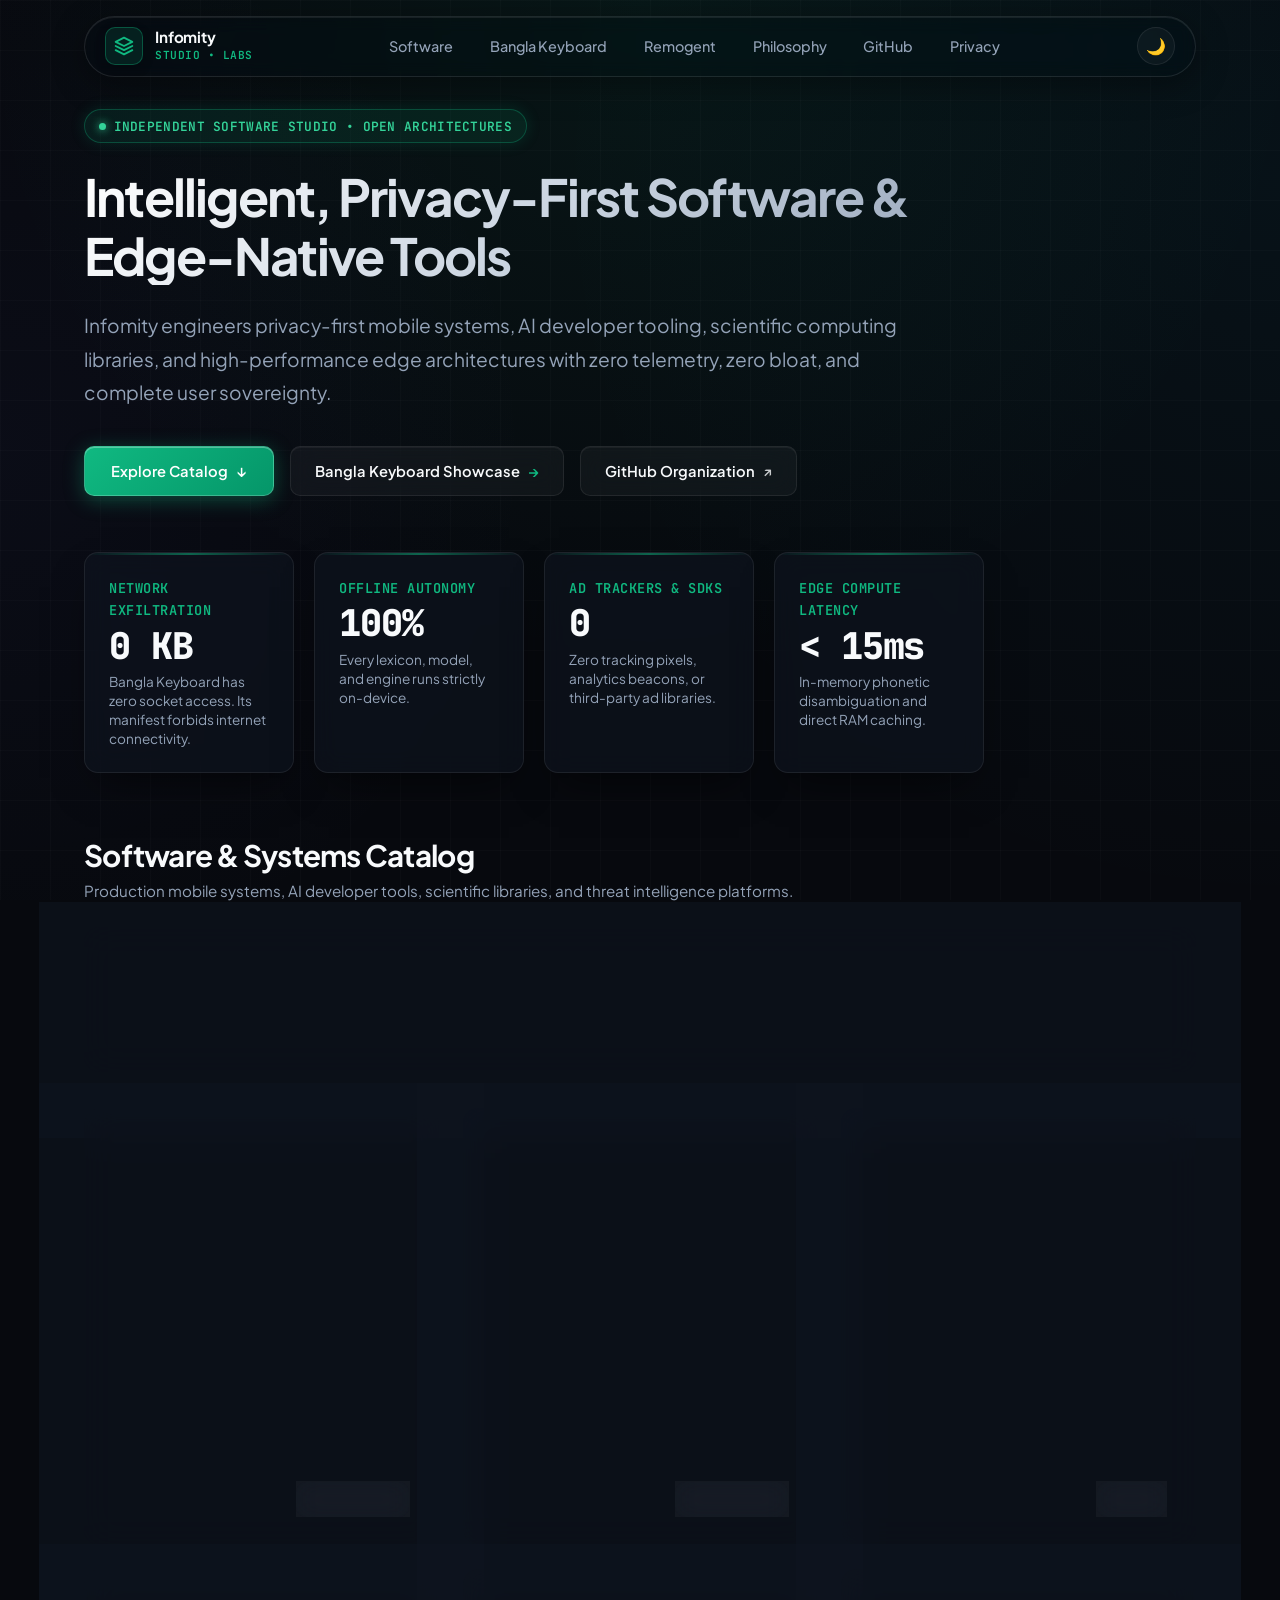
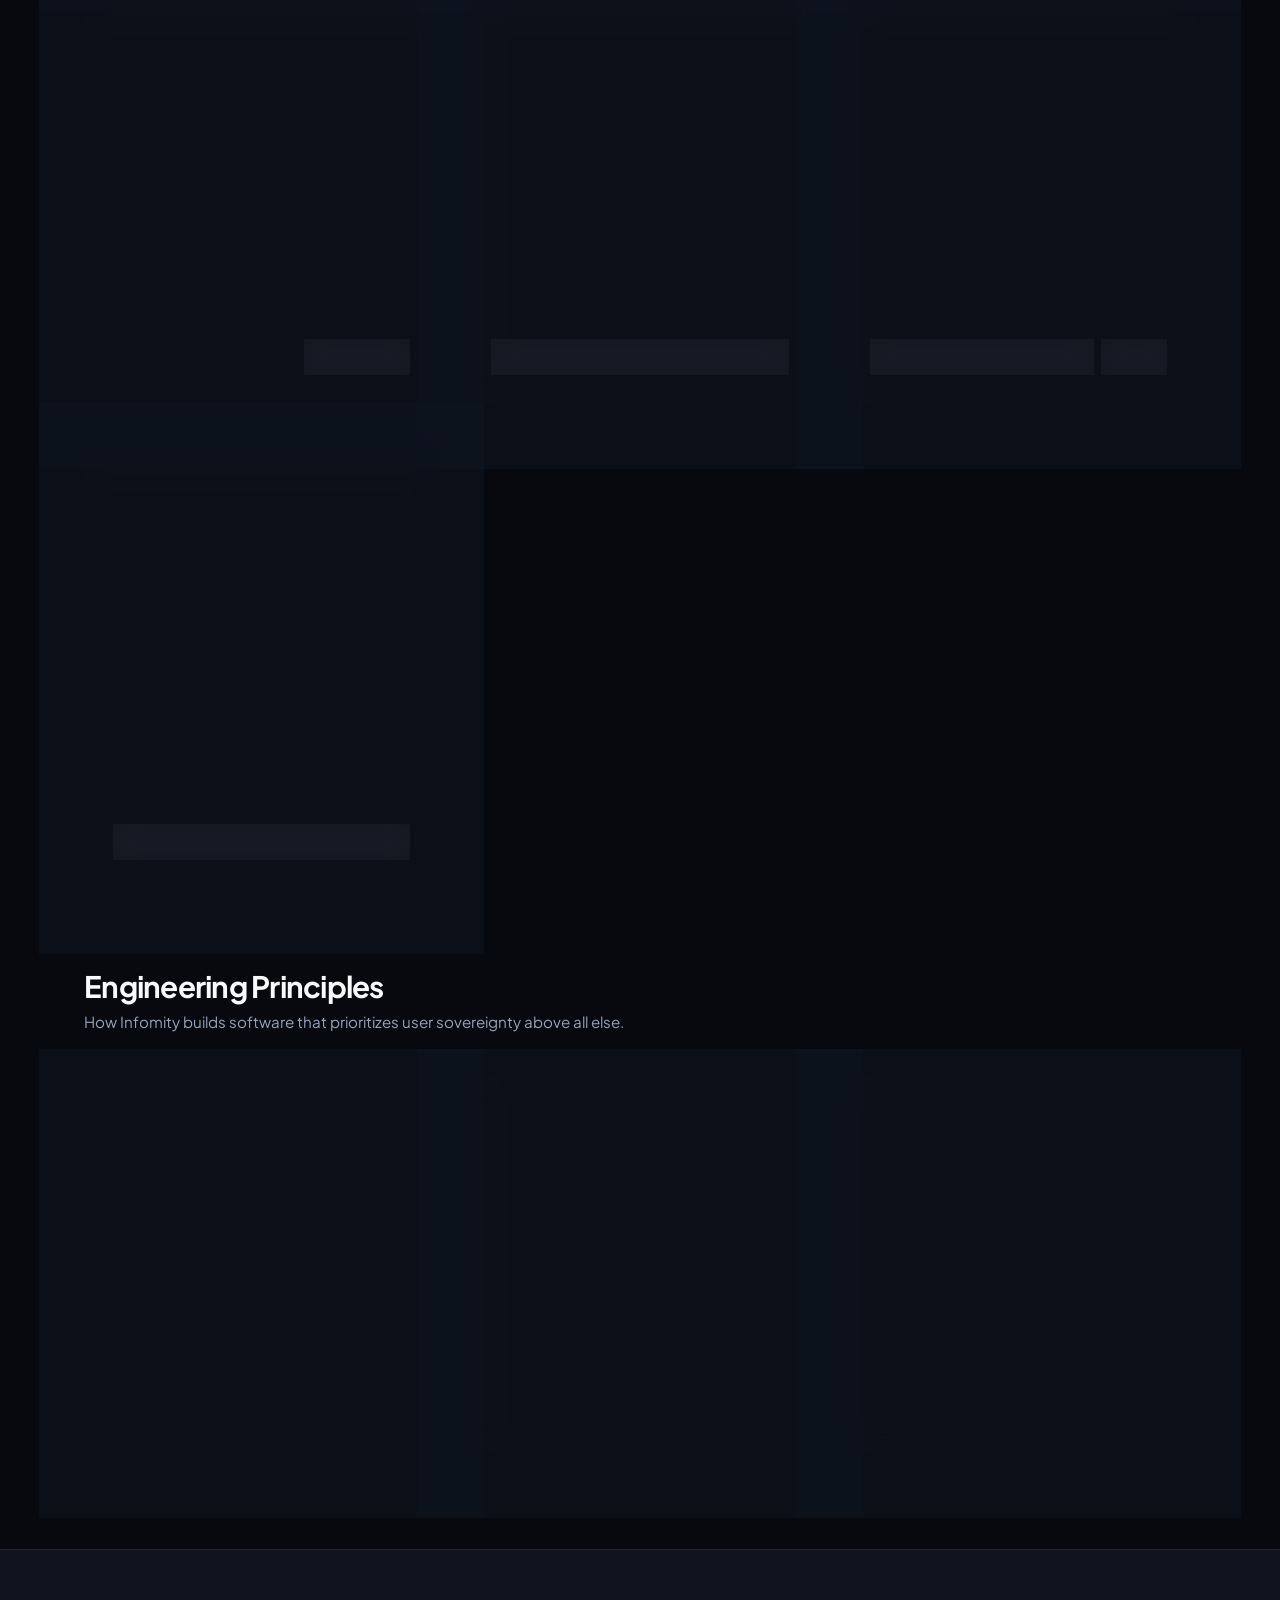
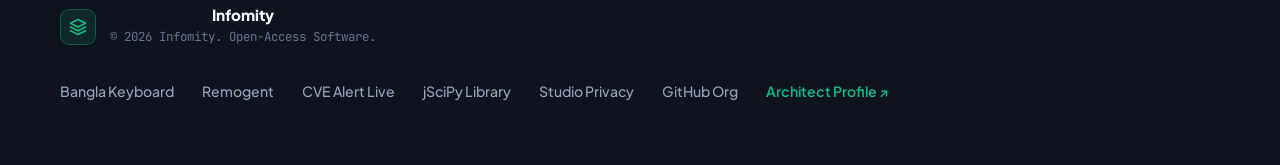
==== index.html @ 65ad8c5b "Remogent: mention Codex CLI alongside Claude Code and Gemini CLI (home card, showcase page, privacy " ====
<!DOCTYPE html>
<html lang="en">
<head>
  <meta charset="UTF-8">
  <meta name="viewport" content="width=device-width, initial-scale=1.0">
  <title>Infomity — Intelligent, Privacy-First Software & Edge Tools</title>
  <meta name="description" content="Infomity is an independent software studio engineering intelligent, privacy-first mobile applications, developer tools, and edge-first software architectures.">
  <meta name="robots" content="index, follow">

  <!-- Open Graph -->
  <meta property="og:title" content="Infomity — Intelligent, Privacy-First Software & Edge Tools">
  <meta property="og:description" content="Engineering edge-first software and mobile applications with zero telemetry, on-device intelligence, and complete user sovereignty.">
  <meta property="og:type" content="website">
  <meta property="og:url" content="https://infomity.github.io/">

  <!-- Google Fonts -->
  <link rel="preconnect" href="https://fonts.googleapis.com">
  <link rel="preconnect" href="https://fonts.gstatic.com" crossorigin>
  <link href="https://fonts.googleapis.com/css2?family=Plus+Jakarta+Sans:wght@300;400;500;600;700;800&family=JetBrains+Mono:wght@400;500;600;700&family=Inter:wght@300;400;500;600;700;800&display=swap" rel="stylesheet">
  
  <link rel="stylesheet" href="./assets/css/style.css">

  <script>
    // Enforce dark obsidian theme by default unless explicitly toggled to light
    (function() {
      const savedTheme = localStorage.getItem('theme');
      if (savedTheme === 'light') {
        document.documentElement.setAttribute('data-theme', 'light');
      } else {
        document.documentElement.removeAttribute('data-theme');
      }
    })();
  </script>
</head>
<body>

  <!-- Floating Capsule Navbar -->
  <header class="navbar-wrapper">
    <div class="navbar-container">
      <a href="./" class="navbar-brand">
        <div class="app-icon" style="width: 38px; height: 38px; border-radius: 10px; background: rgba(16, 185, 129, 0.12); border: 1px solid rgba(16, 185, 129, 0.35); flex-shrink: 0;">
          <svg viewBox="0 0 24 24" fill="none" stroke="currentColor" stroke-width="2.2" stroke-linecap="round" stroke-linejoin="round" style="width: 20px; height: 20px; color: #10b981;">
            <polygon points="12 2 2 7 12 12 22 7 12 2"></polygon>
            <polyline points="2 17 12 22 22 17"></polyline>
            <polyline points="2 12 12 17 22 12"></polyline>
          </svg>
        </div>
        <div class="navbar-brand-text">
          <span class="navbar-name">Infomity</span>
          <span class="navbar-badge">STUDIO &bull; LABS</span>
        </div>
      </a>

      <nav class="navbar-links">
        <a href="#apps" class="nav-link">Software</a>
        <a href="./bangla-keyboard/" class="nav-link">Bangla Keyboard</a>
        <a href="./remogent/" class="nav-link">Remogent</a>
        <a href="#philosophy" class="nav-link">Philosophy</a>
        <a href="https://github.com/infomity" target="_blank" rel="noopener noreferrer" class="nav-link">GitHub</a>
        <a href="./privacy/" class="nav-link">Privacy</a>
      </nav>

      <div class="navbar-actions">
        <button id="themeToggle" class="theme-toggle-btn" aria-label="Toggle theme">
          <span id="themeIcon">🌙</span>
        </button>
        <button class="mobile-menu-btn" id="mobileMenuBtn" aria-label="Toggle navigation menu" aria-expanded="false" onclick="toggleMobileMenu()">
          <span class="hamburger-line"></span>
          <span class="hamburger-line"></span>
          <span class="hamburger-line"></span>
        </button>
      </div>
    </div>
  </header>

  <main class="container">

    <!-- Executive Studio Hero -->
    <section style="margin-top: 1.5rem; margin-bottom: 4rem;">
      <div style="max-width: 900px;">
        
        <!-- Status Pill -->
        <div style="margin-bottom: 1.5rem;">
          <div class="status-pill">
            <span class="status-dot"></span>
            <span>INDEPENDENT SOFTWARE STUDIO &bull; OPEN ARCHITECTURES</span>
          </div>
        </div>

        <!-- Headline -->
        <h1 class="gradient-text" style="font-size: 3.2rem; line-height: 1.15; margin-bottom: 1.5rem; letter-spacing: -0.035em;">
          Intelligent, Privacy-First Software &amp; Edge-Native Tools
        </h1>

        <!-- Lead Description -->
        <p style="font-size: 1.2rem; color: var(--text-secondary); line-height: 1.75; margin-bottom: 2.25rem; max-width: 820px;">
          Infomity engineers privacy-first mobile systems, AI developer tooling, scientific computing libraries, and high-performance edge architectures with zero telemetry, zero bloat, and complete user sovereignty.
        </p>

        <!-- Hero CTAs -->
        <div style="display: flex; align-items: center; flex-wrap: wrap; gap: 1rem; margin-bottom: 3.5rem;">
          <a href="#apps" class="btn-glow">
            <span>Explore Catalog</span>
            <span>&darr;</span>
          </a>
          <a href="./bangla-keyboard/" class="btn-glass">
            <span>Bangla Keyboard Showcase</span>
            <span style="color: var(--accent-color);">&rarr;</span>
          </a>
          <a href="https://github.com/infomity" target="_blank" rel="noopener noreferrer" class="btn-glass">
            <span>GitHub Organization</span>
            <span style="font-size: 0.85rem; opacity: 0.8;">&#8599;</span>
          </a>
        </div>

        <!-- Telemetry Metrics Strip -->
        <div class="metrics-strip">
          <div class="metric-card">
            <div class="metric-label">Network Exfiltration</div>
            <div class="metric-value">0 KB</div>
            <p class="metric-desc">Bangla Keyboard has zero socket access. Its manifest forbids internet connectivity.</p>
          </div>
          <div class="metric-card">
            <div class="metric-label">Offline Autonomy</div>
            <div class="metric-value">100%</div>
            <p class="metric-desc">Every lexicon, model, and engine runs strictly on-device.</p>
          </div>
          <div class="metric-card">
            <div class="metric-label">Ad Trackers &amp; SDKs</div>
            <div class="metric-value">0</div>
            <p class="metric-desc">Zero tracking pixels, analytics beacons, or third-party ad libraries.</p>
          </div>
          <div class="metric-card">
            <div class="metric-label">Edge Compute Latency</div>
            <div class="metric-value">&lt; 15ms</div>
            <p class="metric-desc">In-memory phonetic disambiguation and direct RAM caching.</p>
          </div>
        </div>

      </div>
    </section>

    <!-- Studio Software Catalog -->
    <section id="apps" style="margin-bottom: 5rem;">
      <div style="display: flex; align-items: baseline; justify-content: space-between; flex-wrap: wrap; gap: 1rem; margin-bottom: 1.5rem;">
        <div>
          <h2 style="margin: 0 0 0.25rem 0;">Software &amp; Systems Catalog</h2>
          <p style="margin: 0; color: var(--text-secondary); font-size: 0.95rem;">
            Production mobile systems, AI developer tools, scientific libraries, and threat intelligence platforms.
          </p>
        </div>
      </div>

      <!-- Search & Filter Controls -->
      <div class="card" style="margin-bottom: 2.25rem; padding: 1.25rem 1.5rem;">
        <input type="text" id="catalogSearchInput" class="catalog-search-bar" placeholder="Search systems, tools, libraries, or tech stacks (e.g. Kotlin, Python, DSP, Cloudflare, Node)..." aria-label="Search software catalog">

        <div class="filter-tabs" style="margin: 0;">
          <button class="filter-btn active" data-category="all">All Systems (7)</button>
          <button class="filter-btn" data-category="devtools">Developer Tools &amp; AI (4)</button>
          <button class="filter-btn" data-category="cloud">Cloud &amp; Security (1)</button>
          <button class="filter-btn" data-category="dsp">Scientific &amp; DSP (1)</button>
          <button class="filter-btn" data-category="mobile">Mobile Systems (1)</button>
        </div>
      </div>

      <div class="app-grid" id="catalogGrid">

        <!-- Project 1: Bangla Keyboard -->
        <article class="app-card" data-category="mobile" data-keywords="android kotlin ime bangla bengali keyboard phonetic offline dictionary suggestions privacy zero permissions input">
          <div class="app-top-meta">
            <span class="app-category">ANDROID KEYBOARD</span>
            <span class="badge-status badge-status-release">
              <span class="status-dot"></span>
              STABLE v1.0
            </span>
          </div>

          <div class="app-header-block">
            <div class="app-icon" style="background: rgba(16, 185, 129, 0.12); border-color: rgba(16, 185, 129, 0.35); color: #10b981;">
              <svg viewBox="0 0 24 24" fill="none" stroke="currentColor" stroke-width="2" stroke-linecap="round" stroke-linejoin="round">
                <rect x="2" y="4" width="20" height="16" rx="2" ry="2"></rect>
                <line x1="6" y1="8" x2="6.01" y2="8"></line>
                <line x1="10" y1="8" x2="10.01" y2="8"></line>
                <line x1="14" y1="8" x2="14.01" y2="8"></line>
                <line x1="18" y1="8" x2="18.01" y2="8"></line>
                <line x1="8" y1="12" x2="8.01" y2="12"></line>
                <line x1="12" y1="12" x2="12.01" y2="12"></line>
                <line x1="16" y1="12" x2="16.01" y2="12"></line>
                <line x1="7" y1="16" x2="17" y2="16"></line>
              </svg>
            </div>
            <div class="app-title-area">
              <h3>Bangla Keyboard</h3>
              <span class="app-subtitle">com.infomity.banglakeyboard</span>
            </div>
          </div>

          <p class="app-description">
            Offline Bengali phonetic keyboard for Android. Type with English letters, get on-device suggestions, and keep zero network permissions.
          </p>

          <div class="tech-tags">
            <span class="tech-tag">Android</span>
            <span class="tech-tag">Kotlin</span>
            <span class="tech-tag">Offline AI</span>
            <span class="tech-tag">Zero Permissions</span>
            <span class="tech-tag">IME</span>
          </div>

          <div class="app-actions">
            <a href="./bangla-keyboard/" class="btn-glow btn-sm" style="flex: 1;">
              Explore Showcase &rarr;
            </a>
            <a href="./bangla-keyboard/privacy/" class="btn-glass btn-sm">
              Privacy Policy
            </a>
          </div>
        </article>

        <!-- Project 1b: Remogent -->
        <article class="app-card" data-category="devtools" data-keywords="android kotlin jetpack compose remote claude code gemini cli codex cli agent approvals tailscale pinned tls websocket node terminal phone remogent">
          <div class="app-top-meta">
            <span class="app-category">REMOTE AI AGENT CLIENT</span>
            <span class="badge-status badge-status-beta">
              <span class="status-dot"></span>
              BETA
            </span>
          </div>

          <div class="app-header-block">
            <div class="app-icon" style="background: rgba(16, 185, 129, 0.12); border-color: rgba(16, 185, 129, 0.35); color: #10b981;">
              <svg viewBox="0 0 24 24" fill="none" stroke="currentColor" stroke-width="2" stroke-linecap="round" stroke-linejoin="round">
                <rect x="5" y="2" width="14" height="20" rx="2" ry="2"></rect>
                <polyline points="9 9 12 11.5 9 14"></polyline>
                <line x1="13" y1="15" x2="16" y2="15"></line>
              </svg>
            </div>
            <div class="app-title-area">
              <h3>Remogent</h3>
              <span class="app-subtitle">github.com/infomity/Remogent</span>
            </div>
          </div>

          <p class="app-description">
            Drive Claude Code, Gemini CLI and Codex CLI from your Android phone. Approve edits and commands over a direct pinned-TLS link to your own PC, with no relay.
          </p>

          <div class="tech-tags">
            <span class="tech-tag">Android</span>
            <span class="tech-tag">Kotlin</span>
            <span class="tech-tag">Jetpack Compose</span>
            <span class="tech-tag">Node.js</span>
            <span class="tech-tag">Pinned TLS</span>
            <span class="tech-tag">Tailscale</span>
          </div>

          <div class="app-actions">
            <a href="./remogent/" class="btn-glow btn-sm" style="flex: 1;">
              Explore Showcase &rarr;
            </a>
            <a href="./remogent/privacy/" class="btn-glass btn-sm">
              Privacy Policy
            </a>
          </div>
        </article>

        <!-- Project 2: jscipy -->
        <article class="app-card" data-category="dsp" data-keywords="java android dsp signal processing scipy fft filters butterworth chebyshev bessel psd stft scientific math numerical integration">
          <div class="app-top-meta">
            <span class="app-category">SIGNAL PROCESSING</span>
            <span class="badge-status badge-status-release">
              <span class="status-dot"></span>
              ⭐ 26 STARS &bull; FLAGSHIP
            </span>
          </div>

          <div class="app-header-block">
            <div class="app-icon" style="background: rgba(16, 185, 129, 0.12); border-color: rgba(16, 185, 129, 0.35); color: #10b981;">
              <svg viewBox="0 0 24 24" fill="none" stroke="currentColor" stroke-width="2" stroke-linecap="round" stroke-linejoin="round">
                <polyline points="22 12 18 12 15 21 9 3 6 12 2 12"></polyline>
              </svg>
            </div>
            <div class="app-title-area">
              <h3>jscipy</h3>
              <span class="app-subtitle">github.com/infomity/jscipy</span>
            </div>
          </div>

          <p class="app-description">
            Java signal processing and scientific computing library inspired by SciPy: filters, FFT, PSD, STFT and Runge-Kutta integration for JVM and Android.
          </p>

          <div class="tech-tags">
            <span class="tech-tag">Java</span>
            <span class="tech-tag">DSP</span>
            <span class="tech-tag">FFT</span>
            <span class="tech-tag">Filter Design</span>
            <span class="tech-tag">Android</span>
            <span class="tech-tag">SciPy-like</span>
          </div>

          <div class="app-actions">
            <a href="https://github.com/infomity/jscipy" target="_blank" rel="noopener noreferrer" class="btn-glow btn-sm" style="flex: 1;">
              View Repository &#8599;
            </a>
            <a href="https://hissain.github.io/jscipy/" target="_blank" rel="noopener noreferrer" class="btn-glass btn-sm">
              Docs &#8599;
            </a>
          </div>
        </article>

        <!-- Project 3: cvealerts -->
        <article class="app-card" data-category="cloud" data-keywords="cve security vulnerability cloudflare workers d1 email alerts epss cisa kev threat intelligence brevo javascript turnstile">
          <div class="app-top-meta">
            <span class="app-category">THREAT INTELLIGENCE</span>
            <span class="badge-status badge-status-live">
              <span class="status-dot"></span>
              LIVE PLATFORM
            </span>
          </div>

          <div class="app-header-block">
            <div class="app-icon" style="background: rgba(6, 182, 212, 0.12); border-color: rgba(6, 182, 212, 0.35); color: #06b6d4;">
              <svg viewBox="0 0 24 24" fill="none" stroke="currentColor" stroke-width="2" stroke-linecap="round" stroke-linejoin="round">
                <path d="M12 22s8-4 8-10V5l-8-3-8 3v7c0 6 8 10 8 10z"></path>
              </svg>
            </div>
            <div class="app-title-area">
              <h3>cvealerts</h3>
              <span class="app-subtitle">cvealerts.infomity.workers.dev</span>
            </div>
          </div>

          <p class="app-description">
            Free CVE intelligence platform. Filter new CVEs by CVSS, CISA KEV and EPSS, with daily email digests on Cloudflare Workers and D1.
          </p>

          <div class="tech-tags">
            <span class="tech-tag">Cloudflare Workers</span>
            <span class="tech-tag">D1 SQL</span>
            <span class="tech-tag">NVD API</span>
            <span class="tech-tag">CISA KEV</span>
            <span class="tech-tag">EPSS</span>
            <span class="tech-tag">Turnstile</span>
          </div>

          <div class="app-actions">
            <a href="https://cvealerts.infomity.workers.dev" target="_blank" rel="noopener noreferrer" class="btn-glow btn-sm" style="flex: 1;">
              Launch Live App &#8599;
            </a>
            <a href="https://github.com/infomity/cvealerts" target="_blank" rel="noopener noreferrer" class="btn-glass btn-sm">
              Repository &#8599;
            </a>
          </div>
        </article>

        <!-- Project 4: FreeModelsForClaude -->
        <article class="app-card" data-category="devtools" data-keywords="nodejs proxy claude cli code cline openrouter ai swe failover free router token zero dependencies local supervisor">
          <div class="app-top-meta">
            <span class="app-category">AI DEVELOPER TOOLING</span>
            <span class="badge-status badge-status-source">
              OPEN SOURCE
            </span>
          </div>

          <div class="app-header-block">
            <div class="app-icon" style="background: rgba(99, 102, 241, 0.12); border-color: rgba(99, 102, 241, 0.35); color: #6366f1;">
              <svg viewBox="0 0 24 24" fill="none" stroke="currentColor" stroke-width="2" stroke-linecap="round" stroke-linejoin="round">
                <rect x="2" y="2" width="20" height="8" rx="2" ry="2"></rect>
                <rect x="2" y="14" width="20" height="8" rx="2" ry="2"></rect>
                <line x1="6" y1="6" x2="6.01" y2="6"></line>
                <line x1="6" y1="18" x2="6.01" y2="18"></line>
              </svg>
            </div>
            <div class="app-title-area">
              <h3>FreeModelsForClaude</h3>
              <span class="app-subtitle">github.com/infomity/FreeModelsForClaude</span>
            </div>
          </div>

          <p class="app-description">
            Zero-dependency Node.js proxy that routes Cline and Claude CLI requests to OpenRouter free models with automatic failover across 10+ models.
          </p>

          <div class="tech-tags">
            <span class="tech-tag">Node.js</span>
            <span class="tech-tag">Claude Code</span>
            <span class="tech-tag">Cline</span>
            <span class="tech-tag">OpenRouter</span>
            <span class="tech-tag">SWE-Bench</span>
            <span class="tech-tag">Zero-Deps</span>
          </div>

          <div class="app-actions">
            <a href="https://github.com/infomity/FreeModelsForClaude" target="_blank" rel="noopener noreferrer" class="btn-glass btn-sm" style="flex: 1;">
              View Repository &#8599;
            </a>
          </div>
        </article>

        <!-- Project 5: gtalk -->
        <article class="app-card" data-category="devtools" data-keywords="python pypi cli gtalk google ai mode terminal zero token headless chrome selenium beautifulsoup command line">
          <div class="app-top-meta">
            <span class="app-category">TERMINAL AI ASSISTANT</span>
            <span class="badge-status badge-status-release">
              PyPI PACKAGE
            </span>
          </div>

          <div class="app-header-block">
            <div class="app-icon" style="background: rgba(16, 185, 129, 0.12); border-color: rgba(16, 185, 129, 0.35); color: #10b981;">
              <svg viewBox="0 0 24 24" fill="none" stroke="currentColor" stroke-width="2" stroke-linecap="round" stroke-linejoin="round">
                <polyline points="4 17 10 11 4 5"></polyline>
                <line x1="12" y1="19" x2="20" y2="19"></line>
              </svg>
            </div>
            <div class="app-title-area">
              <h3>gtalk</h3>
              <span class="app-subtitle">pip install gtalk</span>
            </div>
          </div>

          <p class="app-description">
            Command-line client for Google's AI Mode with zero API tokens. Reuses a headless browser session and supports interactive and single-shot queries.
          </p>

          <div class="tech-tags">
            <span class="tech-tag">Python</span>
            <span class="tech-tag">PyPI</span>
            <span class="tech-tag">CLI</span>
            <span class="tech-tag">Google AI Mode</span>
            <span class="tech-tag">Terminal</span>
            <span class="tech-tag">Zero-Token</span>
          </div>

          <div class="app-actions">
            <a href="https://github.com/infomity/gtalk" target="_blank" rel="noopener noreferrer" class="btn-glass btn-sm" style="flex: 1;">
              View Repository &#8599;
            </a>
            <a href="https://pypi.org/project/gtalk/" target="_blank" rel="noopener noreferrer" class="btn-glass btn-sm">
              PyPI &#8599;
            </a>
          </div>
        </article>

        <!-- Project 6: InspectorAI -->
        <article class="app-card" data-category="devtools" data-keywords="chrome extension javascript web data extraction dom ai groq gemini claude sidepanel manifest v3 side panel visual picker">
          <div class="app-top-meta">
            <span class="app-category">BROWSER EXTENSION</span>
            <span class="badge-status badge-status-beta">
              EXTENSION v1.0
            </span>
          </div>

          <div class="app-header-block">
            <div class="app-icon" style="background: rgba(6, 182, 212, 0.12); border-color: rgba(6, 182, 212, 0.35); color: #06b6d4;">
              <svg viewBox="0 0 24 24" fill="none" stroke="currentColor" stroke-width="2" stroke-linecap="round" stroke-linejoin="round">
                <circle cx="12" cy="12" r="10"></circle>
                <line x1="22" y1="12" x2="18" y2="12"></line>
                <line x1="6" y1="12" x2="2" y2="12"></line>
                <line x1="12" y1="6" x2="12" y2="2"></line>
                <line x1="12" y1="22" x2="12" y2="18"></line>
              </svg>
            </div>
            <div class="app-title-area">
              <h3>InspectorAI</h3>
              <span class="app-subtitle">github.com/infomity/InspectorAI</span>
            </div>
          </div>

          <p class="app-description">
            Chrome extension for web data extraction. Pick any DOM element, prune noise to save tokens, and analyze it with AI in Chrome's side panel.
          </p>

          <div class="tech-tags">
            <span class="tech-tag">Chrome Extension</span>
            <span class="tech-tag">JavaScript</span>
            <span class="tech-tag">Side Panel</span>
            <span class="tech-tag">DOM Parser</span>
            <span class="tech-tag">Gemini / Claude</span>
            <span class="tech-tag">Manifest V3</span>
          </div>

          <div class="app-actions">
            <a href="https://github.com/infomity/InspectorAI" target="_blank" rel="noopener noreferrer" class="btn-glass btn-sm" style="flex: 1;">
              View Repository &#8599;
            </a>
          </div>
        </article>

      </div>

      <!-- Empty state message for searches -->
      <p id="noCatalogMessage" style="text-align: center; color: var(--text-secondary); display: none; margin: 3rem 0; font-size: 1.05rem;">
        No systems or tools found matching your search. Try another query or select "All Systems".
      </p>
    </section>

    <!-- Studio Philosophy Bento Grid -->
    <section id="philosophy" style="margin-top: 5rem; margin-bottom: 4rem;">
      <div style="margin-bottom: 2rem;">
        <h2 style="margin: 0 0 0.25rem 0;">Engineering Principles</h2>
        <p style="margin: 0; color: var(--text-secondary); font-size: 0.95rem;">
          How Infomity builds software that prioritizes user sovereignty above all else.
        </p>
      </div>

      <div class="bento-grid">

        <div class="card bento-col-4">
          <div style="background: rgba(16, 185, 129, 0.1); color: #10b981; border: 1px solid rgba(16, 185, 129, 0.3); width: 44px; height: 44px; border-radius: 12px; display: flex; align-items: center; justify-content: center; margin-bottom: 1.25rem;">
            <svg viewBox="0 0 24 24" fill="none" stroke="currentColor" stroke-width="2" stroke-linecap="round" stroke-linejoin="round" style="width: 22px; height: 22px;">
              <path d="M12 22s8-4 8-10V5l-8-3-8 3v7c0 6 8 10 8 10z"></path>
            </svg>
          </div>
          <h3 style="font-size: 1.2rem; margin: 0 0 0.6rem 0; color: var(--text-color);">Zero-Telemetry by Design</h3>
          <p style="color: var(--text-secondary); font-size: 0.92rem; line-height: 1.6; margin: 0;">
            Bangla Keyboard omits the <code>android.permission.INTERNET</code> declaration entirely. Data cannot leave the device because the OS kernel itself forbids socket creation. Where a tool needs a network, as Remogent does to reach your own PC, it uses a direct, pinned-TLS connection with no cloud relay.
          </p>
        </div>

        <div class="card bento-col-4">
          <div style="background: rgba(6, 182, 212, 0.1); color: #06b6d4; border: 1px solid rgba(6, 182, 212, 0.3); width: 44px; height: 44px; border-radius: 12px; display: flex; align-items: center; justify-content: center; margin-bottom: 1.25rem;">
            <svg viewBox="0 0 24 24" fill="none" stroke="currentColor" stroke-width="2" stroke-linecap="round" stroke-linejoin="round" style="width: 22px; height: 22px;">
              <polygon points="13 2 3 14 12 14 11 22 21 10 12 10 13 2"></polygon>
            </svg>
          </div>
          <h3 style="font-size: 1.2rem; margin: 0 0 0.6rem 0; color: var(--text-color);">Sub-15ms Edge Execution</h3>
          <p style="color: var(--text-secondary); font-size: 0.92rem; line-height: 1.6; margin: 0;">
            We favor algorithmic compression and on-device data structures over remote cloud APIs. High-frequency n-grams and phonetic parsing execute directly in hardware memory for instantaneous response.
          </p>
        </div>

        <div class="card bento-col-4">
          <div style="background: rgba(99, 102, 241, 0.1); color: #6366f1; border: 1px solid rgba(99, 102, 241, 0.3); width: 44px; height: 44px; border-radius: 12px; display: flex; align-items: center; justify-content: center; margin-bottom: 1.25rem;">
            <svg viewBox="0 0 24 24" fill="none" stroke="currentColor" stroke-width="2" stroke-linecap="round" stroke-linejoin="round" style="width: 22px; height: 22px;">
              <polyline points="16 18 22 12 16 6"></polyline>
              <polyline points="8 6 2 12 8 18"></polyline>
            </svg>
          </div>
          <h3 style="font-size: 1.2rem; margin: 0 0 0.6rem 0; color: var(--text-color);">Radical Software Clarity</h3>
          <p style="color: var(--text-secondary); font-size: 0.92rem; line-height: 1.6; margin: 0;">
            Zero hidden advertising SDKs, zero crash trackers mining hardware IDs, and zero opaque monetization frameworks. Software should be light, predictable, and fully auditable by anyone.
          </p>
        </div>

      </div>
    </section>

  </main>

  <!-- Modern Engineering Footer -->
  <footer class="site-footer">
    <div class="footer-container">
      <div class="footer-brand">
        <div class="app-icon" style="width: 36px; height: 36px; border-radius: 9px; background: rgba(16, 185, 129, 0.12); border: 1px solid rgba(16, 185, 129, 0.35); flex-shrink: 0;">
          <svg viewBox="0 0 24 24" fill="none" stroke="currentColor" stroke-width="2.2" stroke-linecap="round" stroke-linejoin="round" style="width: 18px; height: 18px; color: #10b981;">
            <polygon points="12 2 2 7 12 12 22 7 12 2"></polygon>
            <polyline points="2 17 12 22 22 17"></polyline>
            <polyline points="2 12 12 17 22 12"></polyline>
          </svg>
        </div>
        <div>
          <span class="footer-brand-title">Infomity</span>
          <span class="footer-brand-subtitle">&copy; 2026 Infomity. Open-Access Software.</span>
        </div>
      </div>

      <div class="footer-links-grid">
        <a href="./bangla-keyboard/" class="footer-link">Bangla Keyboard</a>
        <a href="./remogent/" class="footer-link">Remogent</a>
        <a href="https://cvealerts.infomity.workers.dev" target="_blank" rel="noopener noreferrer" class="footer-link">CVE Alert Live</a>
        <a href="https://github.com/infomity/jscipy" target="_blank" rel="noopener noreferrer" class="footer-link">jSciPy Library</a>
        <a href="./privacy/" class="footer-link">Studio Privacy</a>
        <a href="https://github.com/infomity" target="_blank" rel="noopener noreferrer" class="footer-link">GitHub Org</a>
        <a href="https://hissain.github.io/" target="_blank" rel="noopener noreferrer" class="footer-link footer-link-highlight">Architect Profile &#8599;</a>
      </div>
    </div>
  </footer>

  <script>
    // Dynamic Filter & Search for Software Catalog
    (function() {
      const searchInput = document.getElementById('catalogSearchInput');
      const filterButtons = document.querySelectorAll('.filter-btn');
      const cards = document.querySelectorAll('#catalogGrid .app-card');
      const noCatalogMessage = document.getElementById('noCatalogMessage');

      let activeCategory = 'all';

      function filterCatalog() {
        const query = (searchInput ? searchInput.value : '').toLowerCase().trim();
        let visibleCount = 0;

        cards.forEach(card => {
          const cat = card.getAttribute('data-category');
          const keywords = card.getAttribute('data-keywords') || '';
          const cardText = card.textContent.toLowerCase();

          const matchesCategory = (activeCategory === 'all' || cat === activeCategory);
          const matchesSearch = !query || cardText.includes(query) || keywords.includes(query);

          if (matchesCategory && matchesSearch) {
            card.style.display = 'flex';
            visibleCount++;
          } else {
            card.style.display = 'none';
          }
        });

        if (noCatalogMessage) {
          noCatalogMessage.style.display = (visibleCount === 0) ? 'block' : 'none';
        }
      }

      filterButtons.forEach(btn => {
        btn.addEventListener('click', function() {
          filterButtons.forEach(b => b.classList.remove('active'));
          this.classList.add('active');
          activeCategory = this.getAttribute('data-category');
          filterCatalog();
        });
      });

      if (searchInput) {
        searchInput.addEventListener('input', filterCatalog);
      }
    })();

    function toggleMobileMenu() {
      const container = document.querySelector('.navbar-container');
      const btn = document.getElementById('mobileMenuBtn');
      if (!container) return;
      const isOpen = container.classList.toggle('is-open');
      if (btn) btn.setAttribute('aria-expanded', isOpen ? 'true' : 'false');
    }

    // Auto-close menu when clicking outside or clicking any nav link
    document.addEventListener('click', function(e) {
      const container = document.querySelector('.navbar-container');
      if (!container || !container.classList.contains('is-open')) return;
      if (!container.contains(e.target)) {
        container.classList.remove('is-open');
        const btn = document.getElementById('mobileMenuBtn');
        if (btn) btn.setAttribute('aria-expanded', 'false');
      }
    });

    document.querySelectorAll('.navbar-links .nav-link').forEach(link => {
      link.addEventListener('click', () => {
        const container = document.querySelector('.navbar-container');
        if (container && container.classList.contains('is-open')) {
          container.classList.remove('is-open');
          const btn = document.getElementById('mobileMenuBtn');
          if (btn) btn.setAttribute('aria-expanded', 'false');
        }
      });
    });

    const themeToggle = document.getElementById('themeToggle');
    const themeIcon = document.getElementById('themeIcon');
    const html = document.documentElement;

    function updateThemeIcon() {
      if (html.getAttribute('data-theme') === 'light') {
        if (themeIcon) themeIcon.textContent = '☀️';
      } else {
        if (themeIcon) themeIcon.textContent = '🌙';
      }
    }
    updateThemeIcon();

    if (themeToggle) {
      themeToggle.addEventListener('click', () => {
        if (html.getAttribute('data-theme') === 'light') {
          html.removeAttribute('data-theme');
          localStorage.setItem('theme', 'dark');
        } else {
          html.setAttribute('data-theme', 'light');
          localStorage.setItem('theme', 'light');
        }
        updateThemeIcon();
      });
    }
  </script>

</body>
</html>
---- assets/css/style.css ----
/* ==========================================================================
   ZeBeyond-Inspired Modern Engineering Platform Design System
   Sazzad Hissain Khan — Associate Software Architect & AI Innovator
   ========================================================================== */

@import url('https://fonts.googleapis.com/css2?family=Plus+Jakarta+Sans:wght@300;400;500;600;700;800&family=JetBrains+Mono:wght@400;500;600;700&family=Inter:wght@300;400;500;600;700;800&display=swap');

:root {
  /* Dark-first obsidian luxury palette */
  --bg-color: #07090e;
  --bg-gradient: radial-gradient(circle at 50% 0%, rgba(16, 185, 129, 0.08) 0%, transparent 60%),
                 radial-gradient(circle at 100% 20%, rgba(6, 182, 212, 0.05) 0%, transparent 50%),
                 radial-gradient(circle at 0% 50%, rgba(99, 102, 241, 0.04) 0%, transparent 40%);
  --bg-secondary: #0c1017;
  --paper-bg: #0f141f;
  --card-bg: rgba(15, 20, 31, 0.65);
  --card-hover-bg: rgba(22, 29, 45, 0.85);
  --card-border: rgba(255, 255, 255, 0.08);
  --card-border-hover: rgba(16, 185, 129, 0.4);
  --card-inner-glow: inset 0 1px 0 0 rgba(255, 255, 255, 0.08);
  --text-color: #f8fafc;
  --text-secondary: #94a3b8;
  --text-muted: #64748b;
  --accent-color: #10b981;
  --accent-hover: #34d399;
  --accent-glow: rgba(16, 185, 129, 0.25);
  --accent-cyan: #06b6d4;
  --accent-indigo: #6366f1;
  --tag-bg: rgba(255, 255, 255, 0.04);
  --tag-border: rgba(255, 255, 255, 0.08);
  --tag-text: #cbd5e1;
  --navbar-bg: rgba(7, 9, 14, 0.25);
  --navbar-border: rgba(255, 255, 255, 0.10);
  --navbar-shadow: 0 8px 32px 0 rgba(0, 0, 0, 0.35), inset 0 1px 0 rgba(255, 255, 255, 0.08);
  --header-bg: transparent;
  --shadow: 0 20px 40px -15px rgba(0, 0, 0, 0.6);
  --shadow-glow: 0 0 35px -5px rgba(16, 185, 129, 0.25);
  --font-sans: 'Plus Jakarta Sans', 'Inter', -apple-system, BlinkMacSystemFont, "Segoe UI", Roboto, sans-serif;
  --font-mono: 'JetBrains Mono', ui-monospace, SFMono-Regular, Menlo, Monaco, monospace;
}

[data-theme="light"] {
  --bg-color: #f8fafc;
  --bg-gradient: radial-gradient(circle at 50% 0%, rgba(16, 185, 129, 0.05) 0%, transparent 60%),
                 radial-gradient(circle at 100% 20%, rgba(6, 182, 212, 0.04) 0%, transparent 50%);
  --bg-secondary: #f1f5f9;
  --paper-bg: #ffffff;
  --card-bg: rgba(255, 255, 255, 0.85);
  --card-hover-bg: #ffffff;
  --card-border: rgba(226, 232, 240, 0.9);
  --card-border-hover: rgba(16, 185, 129, 0.5);
  --card-inner-glow: inset 0 1px 0 0 rgba(255, 255, 255, 0.8);
  --text-color: #0f172a;
  --text-secondary: #475569;
  --text-muted: #94a3b8;
  --accent-color: #059669;
  --accent-hover: #10b981;
  --accent-glow: rgba(5, 150, 105, 0.15);
  --accent-cyan: #0284c7;
  --accent-indigo: #4f46e5;
  --tag-bg: #f1f5f9;
  --tag-border: #e2e8f0;
  --tag-text: #334155;
  --navbar-bg: rgba(255, 255, 255, 0.30);
  --navbar-border: rgba(0, 0, 0, 0.08);
  --navbar-shadow: 0 8px 30px -8px rgba(0, 0, 0, 0.08), inset 0 1px 0 rgba(255, 255, 255, 0.9);
  --header-bg: transparent;
  --shadow: 0 10px 30px -10px rgba(0, 0, 0, 0.08);
  --shadow-glow: 0 0 25px -5px rgba(5, 150, 105, 0.15);
}

*, *::before, *::after {
  box-sizing: border-box;
}

html {
  scroll-behavior: smooth;
}

body {
  font-family: var(--font-sans);
  background-color: var(--bg-color);
  background-image: var(--bg-gradient);
  background-attachment: fixed;
  color: var(--text-color);
  margin: 0;
  padding: 0;
  line-height: 1.65;
  -webkit-font-smoothing: antialiased;
  -moz-osx-font-smoothing: grayscale;
  min-height: 100vh;
  position: relative;
}

a {
  color: var(--accent-color);
  text-decoration: none;
  transition: color 0.2s ease;
}

a:hover {
  color: var(--accent-hover);
}

/* Subtle Engineering Grid Overlay */
body::before {
  content: "";
  position: fixed;
  top: 0;
  left: 0;
  width: 100vw;
  height: 100vh;
  background-image: linear-gradient(rgba(255, 255, 255, 0.02) 1px, transparent 1px),
                    linear-gradient(90deg, rgba(255, 255, 255, 0.02) 1px, transparent 1px);
  background-size: 50px 50px;
  pointer-events: none;
  z-index: 0;
}

[data-theme="light"] body::before {
  background-image: linear-gradient(rgba(0, 0, 0, 0.025) 1px, transparent 1px),
                    linear-gradient(90deg, rgba(0, 0, 0, 0.025) 1px, transparent 1px);
}

.container {
  max-width: 1160px;
  margin: 2rem auto 5rem auto;
  padding: 0 1.5rem;
  position: relative;
  z-index: 1;
}

/* ==========================================================================
   Floating Frosted Glass Navbar
   ========================================================================== */
.navbar-wrapper {
  position: sticky;
  top: 1rem;
  z-index: 100;
  max-width: 1160px;
  margin: 1rem auto 0 auto;
  padding: 0 1.5rem;
}

.navbar-container {
  display: flex;
  align-items: center;
  justify-content: space-between;
  background: var(--navbar-bg);
  backdrop-filter: blur(8px) saturate(140%);
  -webkit-backdrop-filter: blur(8px) saturate(140%);
  border: 1px solid var(--navbar-border);
  box-shadow: var(--navbar-shadow);
  border-radius: 9999px;
  padding: 0.65rem 1.25rem;
  transition: all 0.3s cubic-bezier(0.16, 1, 0.3, 1);
  position: relative;
}

.navbar-brand {
  display: flex;
  align-items: center;
  gap: 0.75rem;
  text-decoration: none;
  color: var(--text-color);
  z-index: 102;
}

.navbar-avatar {
  width: 38px;
  height: 38px;
  border-radius: 50%;
  border: 2px solid var(--accent-color);
  box-shadow: 0 0 12px var(--accent-glow);
  object-fit: cover;
}

.navbar-brand-text {
  display: flex;
  flex-direction: column;
}

.navbar-name {
  font-weight: 700;
  font-size: 0.95rem;
  letter-spacing: -0.01em;
  color: var(--text-color);
  line-height: 1.2;
}

.navbar-badge {
  font-size: 0.7rem;
  color: var(--accent-color);
  font-family: var(--font-mono);
  font-weight: 600;
  text-transform: uppercase;
  letter-spacing: 0.5px;
}

.navbar-links {
  display: flex;
  align-items: center;
  gap: 0.5rem;
}

.nav-link {
  color: var(--text-secondary);
  text-decoration: none;
  font-size: 0.9rem;
  font-weight: 500;
  padding: 0.45rem 0.9rem;
  border-radius: 9999px;
  transition: all 0.2s ease;
  white-space: nowrap;
}

.nav-link:hover {
  color: var(--text-color);
  background: var(--tag-bg);
}

.navbar-actions {
  display: flex;
  align-items: center;
  gap: 0.6rem;
  z-index: 102;
}

.theme-toggle-btn {
  background: var(--tag-bg);
  border: 1px solid var(--card-border);
  color: var(--text-color);
  width: 38px;
  height: 38px;
  border-radius: 50%;
  display: flex;
  align-items: center;
  justify-content: center;
  cursor: pointer;
  font-size: 1rem;
  transition: all 0.2s ease;
  padding: 0;
}

.theme-toggle-btn:hover {
  border-color: var(--accent-color);
  transform: rotate(15deg);
}

/* Mobile Hamburger Menu Toggle Button */
.mobile-menu-btn {
  display: none;
  background: var(--tag-bg);
  border: 1px solid var(--card-border);
  color: var(--text-color);
  width: 38px;
  height: 38px;
  border-radius: 50%;
  align-items: center;
  justify-content: center;
  flex-direction: column;
  gap: 4px;
  cursor: pointer;
  padding: 0;
  transition: all 0.25s ease;
}

.mobile-menu-btn:hover {
  border-color: var(--accent-color);
  background: rgba(16, 185, 129, 0.1);
}

.hamburger-line {
  display: block;
  width: 16px;
  height: 2px;
  background-color: var(--text-color);
  border-radius: 2px;
  transition: transform 0.25s cubic-bezier(0.16, 1, 0.3, 1), opacity 0.2s ease;
}

.navbar-container.is-open .hamburger-line:nth-child(1) {
  transform: translateY(6px) rotate(45deg);
}

.navbar-container.is-open .hamburger-line:nth-child(2) {
  opacity: 0;
  transform: scaleX(0);
}

.navbar-container.is-open .hamburger-line:nth-child(3) {
  transform: translateY(-6px) rotate(-45deg);
}

@media (max-width: 768px) {
  .navbar-wrapper {
    top: 0.75rem;
    padding: 0 1rem;
    margin: 0.5rem auto 0 auto;
  }

  .navbar-container {
    border-radius: 9999px;
    padding: 0.5rem 0.85rem 0.5rem 1rem;
  }

  .mobile-menu-btn {
    display: inline-flex;
  }

  .navbar-links {
    display: none;
    position: absolute;
    top: calc(100% + 0.6rem);
    left: 0;
    right: 0;
    width: 100%;
    flex-direction: column;
    align-items: stretch;
    gap: 0.35rem;
    background: rgba(10, 15, 26, 0.94);
    backdrop-filter: blur(32px) saturate(200%);
    -webkit-backdrop-filter: blur(32px) saturate(200%);
    border: 1px solid rgba(255, 255, 255, 0.15);
    border-radius: 20px;
    padding: 0.75rem;
    box-shadow: 0 24px 50px -10px rgba(0, 0, 0, 0.8), inset 0 1px 0 rgba(255, 255, 255, 0.15);
    z-index: 101;
    opacity: 0;
    transform: translateY(-8px);
    transition: opacity 0.25s ease, transform 0.25s ease;
    pointer-events: none;
  }

  [data-theme="light"] .navbar-links {
    background: rgba(255, 255, 255, 0.96);
    box-shadow: 0 16px 36px -8px rgba(0, 0, 0, 0.15), inset 0 1px 0 rgba(255, 255, 255, 0.9);
  }

  .navbar-container.is-open .navbar-links {
    display: flex;
    opacity: 1;
    transform: translateY(0);
    pointer-events: auto;
  }

  .nav-link {
    display: flex;
    align-items: center;
    justify-content: space-between;
    padding: 0.75rem 1rem;
    font-size: 0.92rem;
    font-weight: 500;
    border-radius: 12px;
    color: var(--text-color);
    background: transparent;
  }

  .nav-link:hover, .nav-link:active {
    background: rgba(16, 185, 129, 0.1);
    color: var(--accent-color);
  }

  .nav-link::after {
    content: "→";
    font-size: 0.85rem;
    color: var(--accent-color);
    opacity: 0.7;
    transition: transform 0.2s ease;
  }

  .nav-link:hover::after {
    transform: translateX(3px);
  }

  .container {
    padding: 0 1rem;
    margin: 1.5rem auto 3.5rem auto;
  }

  h1 {
    font-size: 2.15rem;
    line-height: 1.2;
  }

  .status-pill, .hero-status-pill {
    font-size: 0.65rem !important;
    padding: 0.35rem 0.65rem !important;
    white-space: normal !important;
    text-align: left !important;
    max-width: 100% !important;
    display: inline-flex !important;
    flex-wrap: wrap !important;
    letter-spacing: 0.3px !important;
    line-height: 1.4 !important;
  }
}

/* ==========================================================================
   Typography & Accents
   ========================================================================== */
h1, h2, h3, h4, h5, h6 {
  color: var(--text-color);
  font-weight: 700;
  letter-spacing: -0.025em;
  margin-top: 0;
}

h1 {
  font-size: 2.8rem;
  line-height: 1.15;
}

h2 {
  font-size: 1.85rem;
  line-height: 1.25;
}

h3 {
  font-size: 1.35rem;
  line-height: 1.3;
}

.gradient-text {
  background: linear-gradient(135deg, #ffffff 0%, #cbd5e1 50%, #94a3b8 100%);
  -webkit-background-clip: text;
  -webkit-text-fill-color: transparent;
}

[data-theme="light"] .gradient-text {
  background: linear-gradient(135deg, #0f172a 0%, #334155 70%, #059669 100%);
  -webkit-background-clip: text;
  -webkit-text-fill-color: transparent;
}

.gradient-accent-text {
  background: linear-gradient(135deg, #34d399 0%, #10b981 50%, #06b6d4 100%);
  -webkit-background-clip: text;
  -webkit-text-fill-color: transparent;
}

.text-mono {
  font-family: var(--font-mono);
}

/* ==========================================================================
   Pills & Glowing Status Badges
   ========================================================================== */
.status-pill, .hero-status-pill {
  display: inline-flex;
  align-items: center;
  gap: 0.5rem;
  background: rgba(16, 185, 129, 0.1);
  border: 1px solid rgba(16, 185, 129, 0.3);
  color: #34d399;
  padding: 0.35rem 0.85rem;
  border-radius: 9999px;
  font-size: 0.8rem;
  font-family: var(--font-mono);
  font-weight: 600;
  letter-spacing: 0.3px;
  box-shadow: 0 0 15px rgba(16, 185, 129, 0.15);
  white-space: nowrap;
}

.status-dot {
  width: 7px;
  height: 7px;
  border-radius: 50%;
  background-color: #34d399;
  box-shadow: 0 0 8px #34d399;
  animation: pulse-dot 2s infinite;
  flex-shrink: 0;
}

@keyframes pulse-dot {
  0% { transform: scale(0.95); box-shadow: 0 0 0 0 rgba(52, 211, 153, 0.7); }
  70% { transform: scale(1); box-shadow: 0 0 0 6px rgba(52, 211, 153, 0); }
  100% { transform: scale(0.95); box-shadow: 0 0 0 0 rgba(52, 211, 153, 0); }
}

.badge-status {
  font-size: 0.7rem;
  font-weight: 700;
  text-transform: uppercase;
  letter-spacing: 0.5px;
  padding: 0.22rem 0.65rem;
  border-radius: 9999px;
  display: inline-flex;
  align-items: center;
  gap: 0.35rem;
  font-family: var(--font-mono);
  white-space: nowrap !important;
  flex-shrink: 0;
  line-height: 1.2;
}

.badge-status-release {
  background: rgba(16, 185, 129, 0.12);
  color: #34d399;
  border: 1px solid rgba(16, 185, 129, 0.3);
}

.badge-status-beta {
  background: rgba(6, 182, 212, 0.12);
  color: #22d3ee;
  border: 1px solid rgba(6, 182, 212, 0.3);
}

.badge-status-wip {
  background: rgba(245, 158, 11, 0.12);
  color: #fbbf24;
  border: 1px solid rgba(245, 158, 11, 0.3);
}

.badge-status-proto {
  background: rgba(168, 85, 247, 0.12);
  color: #c084fc;
  border: 1px solid rgba(168, 85, 247, 0.3);
}

.badge-status-source {
  background: rgba(99, 102, 241, 0.12);
  color: #818cf8;
  border: 1px solid rgba(99, 102, 241, 0.3);
}

.badge-status-live {
  background: rgba(16, 185, 129, 0.15);
  color: #34d399;
  border: 1px solid rgba(16, 185, 129, 0.35);
}

.catalog-search-bar {
  width: 100%;
  padding: 0.85rem 1.15rem;
  border: 1px solid var(--card-border);
  border-radius: 12px;
  font-size: 0.95rem;
  background: var(--tag-bg);
  color: var(--text-color);
  margin-bottom: 1.25rem;
  outline: none;
  font-family: var(--font-sans);
  transition: border-color 0.2s ease, box-shadow 0.2s ease;
}

.catalog-search-bar:focus {
  border-color: var(--accent-color);
  box-shadow: 0 0 0 3px var(--accent-glow);
}

/* ==========================================================================
   Modern Buttons (Glow, Glass, Ghost)
   ========================================================================== */
.btn-glow, .btn-primary {
  display: inline-flex;
  align-items: center;
  justify-content: center;
  gap: 0.5rem;
  background: linear-gradient(135deg, #10b981 0%, #059669 100%);
  color: #ffffff !important;
  padding: 0.75rem 1.65rem;
  border-radius: 10px;
  font-weight: 600;
  font-size: 0.92rem;
  text-decoration: none;
  border: 1px solid rgba(255, 255, 255, 0.2);
  box-shadow: 0 4px 20px rgba(16, 185, 129, 0.35), inset 0 1px 0 rgba(255, 255, 255, 0.3);
  transition: all 0.25s cubic-bezier(0.16, 1, 0.3, 1);
  cursor: pointer;
}

.btn-glow:hover, .btn-primary:hover {
  transform: translateY(-2px);
  box-shadow: 0 8px 30px rgba(16, 185, 129, 0.5), inset 0 1px 0 rgba(255, 255, 255, 0.4);
  color: #ffffff !important;
  text-decoration: none;
}

.btn-glass, .btn-secondary {
  display: inline-flex;
  align-items: center;
  justify-content: center;
  gap: 0.5rem;
  background: var(--tag-bg);
  backdrop-filter: blur(12px);
  color: var(--text-color) !important;
  padding: 0.75rem 1.5rem;
  border-radius: 10px;
  font-weight: 600;
  font-size: 0.92rem;
  text-decoration: none;
  border: 1px solid var(--card-border);
  box-shadow: inset 0 1px 0 rgba(255, 255, 255, 0.05);
  transition: all 0.25s ease;
  cursor: pointer;
}

.btn-glass:hover, .btn-secondary:hover {
  background: rgba(255, 255, 255, 0.08);
  border-color: var(--accent-color);
  color: var(--text-color) !important;
  transform: translateY(-2px);
  text-decoration: none;
}
  transform: translateY(-2px);
}

.btn-card {
  display: inline-flex;
  align-items: center;
  justify-content: center;
  padding: 0.45rem 1rem;
  border-radius: 8px;
  font-size: 0.82rem;
  font-weight: 600;
  font-family: var(--font-sans);
  text-decoration: none;
  background: var(--tag-bg);
  color: var(--text-color) !important;
  border: 1px solid var(--card-border);
  transition: all 0.2s ease;
  white-space: nowrap;
}

.btn-card:hover {
  background: var(--text-color);
  color: var(--bg-color) !important;
  border-color: var(--text-color);
  text-decoration: none;
}

.btn-sm {
  padding: 0.38rem 0.85rem;
  font-size: 0.78rem;
}

.btn-placeholder {
  opacity: 0.85;
  border-style: dashed;
  cursor: pointer;
  position: relative;
}

/* ==========================================================================
   Glassmorphic Cards & Bento System
   ========================================================================== */
.card {
  background: var(--card-bg);
  backdrop-filter: blur(16px);
  -webkit-backdrop-filter: blur(16px);
  border: 1px solid var(--card-border);
  box-shadow: var(--shadow), var(--card-inner-glow);
  border-radius: 16px;
  padding: 2rem;
  transition: transform 0.25s cubic-bezier(0.16, 1, 0.3, 1), 
              border-color 0.25s ease, 
              box-shadow 0.25s ease;
  position: relative;
  overflow: hidden;
}

.card:hover {
  border-color: var(--card-border-hover);
  transform: translateY(-3px);
  box-shadow: var(--shadow), 0 0 30px -10px var(--accent-glow);
}

.bento-grid {
  display: grid;
  grid-template-columns: repeat(12, 1fr);
  gap: 1.5rem;
  margin: 2.5rem 0;
}

.bento-grid > * {
  grid-column: span 4;
}

.bento-col-12 { grid-column: span 12 !important; }
.bento-col-8  { grid-column: span 8 !important; }
.bento-col-7  { grid-column: span 7 !important; }
.bento-col-6  { grid-column: span 6 !important; }
.bento-col-5  { grid-column: span 5 !important; }
.bento-col-4  { grid-column: span 4 !important; }

.bento-card {
  background: var(--card-bg);
  backdrop-filter: blur(16px);
  -webkit-backdrop-filter: blur(16px);
  border: 1px solid var(--card-border);
  box-shadow: var(--shadow), var(--card-inner-glow);
  border-radius: 16px;
  padding: 1.75rem;
  transition: all 0.25s cubic-bezier(0.16, 1, 0.3, 1);
  display: flex;
  flex-direction: column;
}

.bento-card:hover {
  border-color: var(--card-border-hover);
  transform: translateY(-3px);
  box-shadow: var(--shadow), 0 0 30px -10px var(--accent-glow);
}

@media (max-width: 900px) {
  .bento-grid > * {
    grid-column: span 12 !important;
  }
}

/* ==========================================================================
   Engineering Telemetry Metrics Strip
   ========================================================================== */
.metrics-strip, .hero-metrics {
  display: grid;
  grid-template-columns: repeat(4, 1fr);
  gap: 1.25rem;
  margin: 3rem 0;
}

@media (max-width: 992px) {
  .metrics-strip, .hero-metrics {
    grid-template-columns: repeat(2, 1fr);
  }
}

@media (max-width: 520px) {
  .metrics-strip, .hero-metrics {
    grid-template-columns: 1fr;
  }
}

.metric-card {
  background: var(--card-bg);
  backdrop-filter: blur(12px);
  border: 1px solid var(--card-border);
  border-radius: 14px;
  padding: 1.5rem;
  text-align: left;
  box-shadow: var(--shadow);
  position: relative;
  overflow: hidden;
}

.metric-card::after {
  content: "";
  position: absolute;
  top: 0;
  left: 0;
  width: 100%;
  height: 2px;
  background: linear-gradient(90deg, transparent, var(--accent-color), transparent);
  opacity: 0.5;
}

.metric-value {
  font-size: 2.3rem;
  font-weight: 800;
  letter-spacing: -0.03em;
  color: var(--text-color);
  font-family: var(--font-mono);
  line-height: 1.1;
  margin-bottom: 0.35rem;
}

.metric-label {
  font-size: 0.85rem;
  color: var(--accent-color);
  font-weight: 600;
  text-transform: uppercase;
  letter-spacing: 0.5px;
  font-family: var(--font-mono);
  margin-bottom: 0.25rem;
}

.metric-desc {
  font-size: 0.85rem;
  color: var(--text-secondary);
  line-height: 1.4;
  margin: 0;
}

/* ==========================================================================
   Interactive Keyboard & Phone Simulation
   ========================================================================== */
body.sim-fullscreen-active {
  overflow: hidden !important;
}

.sim-ctrl-btn {
  background: rgba(255, 255, 255, 0.08);
  border: 1px solid rgba(255, 255, 255, 0.12);
  color: var(--text-secondary);
  border-radius: 6px;
  padding: 3px 8px;
  font-size: 0.75rem;
  font-family: var(--font-mono);
  cursor: pointer;
  display: inline-flex;
  align-items: center;
  transition: all 0.15s ease;
  user-select: none;
}

.sim-ctrl-btn:hover, .sim-ctrl-btn:active {
  background: rgba(255, 255, 255, 0.15);
  color: #ffffff;
  border-color: rgba(255, 255, 255, 0.25);
}

.sim-expand-btn {
  background: rgba(16, 185, 129, 0.12);
  border-color: rgba(16, 185, 129, 0.35);
  color: #34d399;
  font-weight: 600;
}

.sim-expand-btn:hover, .sim-expand-btn:active {
  background: rgba(16, 185, 129, 0.25);
  color: #ffffff;
  border-color: var(--accent-color);
}

.btn-fullscreen-trigger {
  background: rgba(15, 23, 42, 0.85);
  backdrop-filter: blur(8px);
  border: 1px solid rgba(255, 255, 255, 0.12);
  border-radius: 8px;
  color: var(--text-secondary);
  font-size: 0.8rem;
  padding: 0.45rem 0.9rem;
  display: inline-flex;
  align-items: center;
  gap: 0.5rem;
  cursor: pointer;
  transition: all 0.2s ease;
  text-decoration: none;
}

.btn-fullscreen-trigger:hover {
  background: rgba(16, 185, 129, 0.12);
  border-color: rgba(16, 185, 129, 0.4);
  color: #ffffff;
  transform: translateY(-1px);
}

.phone-mockup-frame {
  max-width: 580px;
  margin: 0 auto;
  background: linear-gradient(180deg, #18202f 0%, #0d121c 100%);
  border: 1px solid rgba(255, 255, 255, 0.12);
  border-radius: 28px;
  padding: 1.25rem;
  box-shadow: 0 30px 60px -15px rgba(0, 0, 0, 0.8), 0 0 40px -10px var(--accent-glow);
  position: relative;
  transition: all 0.25s cubic-bezier(0.16, 1, 0.3, 1);
}

.phone-mockup-frame.is-fullscreen {
  position: fixed !important;
  inset: 0 !important;
  top: 0 !important;
  left: 0 !important;
  right: 0 !important;
  bottom: 0 !important;
  width: 100vw !important;
  width: 100dvw !important;
  height: 100vh !important;
  height: 100dvh !important;
  max-width: none !important;
  margin: 0 !important;
  padding: 0 !important;
  border-radius: 0 !important;
  border: none !important;
  z-index: 999999 !important;
  background: #090c13 !important;
  box-shadow: none !important;
  display: flex !important;
  flex-direction: column !important;
}

.phone-mockup-frame.is-fullscreen .phone-screen {
  border-radius: 0 !important;
  border: none !important;
  width: 100% !important;
  height: 100% !important;
  display: flex !important;
  flex-direction: column !important;
  justify-content: space-between !important;
}

.phone-mockup-frame.is-fullscreen .phone-screen-topbar {
  padding-top: max(0.6rem, env(safe-area-inset-top)) !important;
  padding-left: max(1rem, env(safe-area-inset-left)) !important;
  padding-right: max(1rem, env(safe-area-inset-right)) !important;
  background: #0d121c !important;
  border-bottom: 1px solid rgba(255, 255, 255, 0.08) !important;
}

.phone-mockup-frame.is-fullscreen .chat-preview-area {
  flex: 1 !important;
  min-height: 0 !important;
  overflow-y: auto !important;
  display: flex !important;
  flex-direction: column !important;
  justify-content: flex-end !important;
  padding: 1rem 1rem 0.75rem 1rem !important;
}

.phone-mockup-frame.is-fullscreen .floating-chip {
  display: none !important;
}

.phone-mockup-frame.is-fullscreen .virtual-keyboard {
  padding-bottom: max(1rem, env(safe-area-inset-bottom)) !important;
  padding-left: max(0.5rem, env(safe-area-inset-left)) !important;
  padding-right: max(0.5rem, env(safe-area-inset-right)) !important;
  background: #0f1422 !important;
}

.phone-mockup-frame.is-fullscreen .kb-key {
  height: clamp(42px, 5.8vh, 52px) !important;
}

.phone-screen {
  background: #090c13;
  border-radius: 18px;
  overflow: hidden;
  border: 1px solid rgba(255, 255, 255, 0.06);
}

.chat-preview-area {
  padding: 1.5rem 1.25rem 2rem 1.25rem;
  background: linear-gradient(180deg, rgba(16, 185, 129, 0.05) 0%, transparent 100%);
}

.chat-bubble-user {
  background: #1e293b;
  color: #f8fafc;
  border-radius: 16px 16px 4px 16px;
  padding: 0.85rem 1.1rem;
  max-width: 85%;
  margin-left: auto;
  font-size: 0.95rem;
  box-shadow: 0 4px 12px rgba(0, 0, 0, 0.2);
  border: 1px solid rgba(255, 255, 255, 0.05);
}

.chat-input-sim {
  margin-top: 1.25rem;
  background: rgba(255, 255, 255, 0.04);
  border: 1px solid var(--accent-color);
  border-radius: 10px;
  padding: 0.65rem 1rem;
  font-family: var(--font-mono);
  font-size: 0.9rem;
  color: #34d399;
  display: flex;
  align-items: center;
  justify-content: space-between;
}

.cursor-blink {
  animation: blink 1s infinite;
  color: #34d399;
  font-weight: bold;
}

@keyframes blink {
  0%, 100% { opacity: 1; }
  50% { opacity: 0; }
}

.keyboard-suggestions-bar {
  background: #131926;
  border-top: 1px solid rgba(255, 255, 255, 0.08);
  border-bottom: 1px solid rgba(255, 255, 255, 0.08);
  padding: 0.6rem 0.75rem;
  display: flex;
  align-items: center;
  gap: 0.5rem;
  overflow-x: auto;
  scrollbar-width: none;
  -ms-overflow-style: none;
}

.keyboard-suggestions-bar::-webkit-scrollbar {
  display: none;
}

.suggestion-chip {
  background: rgba(255, 255, 255, 0.06);
  border: 1px solid rgba(255, 255, 255, 0.1);
  color: var(--text-color);
  padding: 0.35rem 0.9rem;
  border-radius: 6px;
  font-size: 0.95rem;
  font-weight: 600;
  white-space: nowrap;
  cursor: pointer;
  transition: all 0.15s ease;
}

.suggestion-chip.active {
  background: var(--accent-color);
  color: #ffffff;
  border-color: var(--accent-color);
  box-shadow: 0 0 10px rgba(16, 185, 129, 0.4);
}

.virtual-keyboard {
  background: #0f1422;
  padding: 0.75rem 0.5rem 1rem 0.5rem;
}

.kb-row {
  display: flex;
  justify-content: center;
  gap: 0.35rem;
  margin-bottom: 0.4rem;
}

.kb-key {
  background: #1e2638;
  border: 1px solid rgba(255, 255, 255, 0.08);
  box-shadow: 0 2px 0 #0a0d17;
  color: #f1f5f9;
  border-radius: 6px;
  min-width: 0;
  height: 42px;
  display: flex;
  align-items: center;
  justify-content: center;
  font-size: 0.95rem;
  font-weight: 500;
  user-select: none;
  -webkit-user-select: none;
  -moz-user-select: none;
  -ms-user-select: none;
  touch-action: manipulation;
  cursor: pointer;
  transition: all 0.08s ease;
  flex: 1;
}

.kb-key:hover, .kb-key:active, .kb-key.active-pressed {
  background: #2b364e;
  border-color: var(--accent-color);
  color: #ffffff;
  transform: translateY(1px) scale(0.98);
}

.kb-key.active-pressed {
  box-shadow: 0 0 10px rgba(16, 185, 129, 0.45);
}

.kb-key-accent {
  background: #10b981;
  color: #ffffff;
  border-color: #34d399;
}

.kb-key-return {
  background: #232c3d;
  color: #ffffff;
  border-color: rgba(255, 255, 255, 0.14);
  font-size: 1.15rem;
}

.kb-key-return:hover, .kb-key-return:active, .kb-key-return.active-pressed {
  background: #334057;
  border-color: var(--accent-color);
  color: #34d399;
}

.kb-key-fn {
  background: #182030;
  color: var(--text-secondary);
  font-size: 0.82rem;
}

.kb-spacebar {
  flex: 4.4;
  font-size: 0.85rem;
  color: var(--text-secondary);
  display: flex;
  align-items: center;
  justify-content: center;
  gap: 6px;
}

.space-lang-badge {
  font-size: 0.65rem;
  font-weight: 700;
  color: var(--accent-color);
  background: rgba(16, 185, 129, 0.15);
  border: 1px solid rgba(16, 185, 129, 0.3);
  padding: 1px 6px;
  border-radius: 4px;
  letter-spacing: 0.5px;
}

.kb-spacer {
  pointer-events: none;
}

.chat-input-sim {
  cursor: text;
  transition: border-color 0.2s ease, box-shadow 0.2s ease;
}

.chat-input-sim:hover, .chat-input-sim:focus, .chat-input-sim.active-focus {
  border-color: rgba(16, 185, 129, 0.6);
  box-shadow: 0 0 0 2px rgba(16, 185, 129, 0.15);
}

/* Floating Telemetry Chips Around Mockup */
.floating-chip {
  position: absolute;
  background: rgba(15, 23, 42, 0.85);
  backdrop-filter: blur(12px);
  border: 1px solid rgba(255, 255, 255, 0.12);
  border-radius: 9999px;
  padding: 0.45rem 1rem;
  font-size: 0.8rem;
  font-family: var(--font-mono);
  font-weight: 600;
  color: #f8fafc;
  box-shadow: 0 10px 25px rgba(0, 0, 0, 0.5);
  z-index: 2;
  white-space: nowrap;
}

@media (max-width: 768px) {
  .floating-chip {
    display: none;
  }
}

/* ==========================================================================
   Android Showcase & Pixel-Perfect App Cards
   ========================================================================== */
.app-grid {
  display: grid;
  grid-template-columns: repeat(auto-fill, minmax(320px, 1fr));
  gap: 1.5rem;
  align-items: stretch;
}

.app-card {
  background: var(--card-bg);
  backdrop-filter: blur(16px);
  -webkit-backdrop-filter: blur(16px);
  border: 1px solid var(--card-border);
  box-shadow: var(--shadow), var(--card-inner-glow);
  border-radius: 16px;
  padding: 1.75rem;
  display: flex;
  flex-direction: column;
  height: 100%;
  transition: all 0.25s cubic-bezier(0.16, 1, 0.3, 1);
  position: relative;
}

.app-card:hover {
  transform: translateY(-4px);
  border-color: var(--card-border-hover);
  box-shadow: var(--shadow), 0 0 30px -10px var(--accent-glow);
}

.app-top-meta {
  display: flex;
  align-items: center;
  justify-content: space-between;
  gap: 0.75rem;
  min-height: 28px;
  margin-bottom: 1.25rem;
}

.app-category {
  font-size: 0.72rem;
  color: var(--accent-color);
  font-family: var(--font-mono);
  text-transform: uppercase;
  letter-spacing: 0.5px;
  font-weight: 700;
  overflow-wrap: anywhere;
  flex: 1;
  min-width: 0;
}

.app-header-block {
  display: flex;
  align-items: center;
  gap: 0.85rem;
  min-height: 52px;
  margin-bottom: 1rem;
}

.app-icon {
  width: 48px;
  height: 48px;
  border-radius: 12px;
  display: flex;
  align-items: center;
  justify-content: center;
  flex-shrink: 0;
  background: var(--tag-bg);
  border: 1px solid var(--card-border);
  box-shadow: 0 4px 12px rgba(0, 0, 0, 0.15);
}

.app-icon svg {
  width: 24px;
  height: 24px;
}

.app-title-area {
  flex: 1;
  min-width: 0;
}

.app-title-area h3 {
  margin: 0 0 0.15rem 0;
  font-size: 1.25rem;
  line-height: 1.2;
  font-weight: 700;
  overflow-wrap: anywhere;
}

.app-subtitle {
  font-size: 0.78rem;
  color: var(--text-muted);
  font-family: var(--font-mono);
  overflow-wrap: anywhere;
  display: block;
  line-height: 1.3;
}

.app-description {
  font-size: 0.9rem;
  color: var(--text-secondary);
  line-height: 1.6;
  margin-bottom: 1.25rem;
  flex-grow: 1;
  min-height: 5.75em;
}

.tech-tags {
  display: flex;
  flex-wrap: wrap;
  align-items: center;
  gap: 0.4rem;
  min-height: 32px;
  margin-top: auto;
  padding-top: 1rem;
  border-top: 1px solid var(--card-border);
}

.tech-tag {
  font-family: var(--font-mono);
  font-size: 0.72rem;
  font-weight: 500;
  color: var(--tag-text);
  background: var(--tag-bg);
  border: 1px solid var(--tag-border);
  padding: 0.2rem 0.55rem;
  border-radius: 4px;
  white-space: nowrap;
}

.app-features {
  list-style: none;
  padding: 0.75rem 0 0 0;
  margin: 0 0 1.25rem 0;
  font-size: 0.85rem;
  color: var(--text-secondary);
  border-top: 1px dashed var(--card-border);
}

.app-features li {
  position: relative;
  padding-left: 1.25rem;
  margin-bottom: 0.4rem;
  line-height: 1.45;
}

.app-features li::before {
  content: "▹";
  position: absolute;
  left: 0;
  color: var(--accent-color);
  font-size: 0.85rem;
  font-weight: bold;
}

.app-actions {
  display: flex;
  align-items: center;
  gap: 0.5rem;
  padding-top: 0.85rem;
  margin-top: 0;
}

/* Filter Controls */
.filter-tabs {
  display: flex;
  flex-wrap: wrap;
  gap: 0.5rem;
  margin: 1.5rem 0 2rem 0;
}

.filter-btn {
  background: var(--tag-bg);
  color: var(--text-secondary);
  border: 1px solid var(--card-border);
  padding: 0.5rem 1.15rem;
  border-radius: 9999px;
  font-size: 0.85rem;
  font-weight: 600;
  cursor: pointer;
  transition: all 0.2s ease;
  font-family: var(--font-sans);
}

.filter-btn:hover {
  border-color: var(--accent-color);
  color: var(--text-color);
}

.filter-btn.active {
  background: var(--accent-color);
  color: #ffffff;
  border-color: var(--accent-color);
  box-shadow: 0 0 15px rgba(16, 185, 129, 0.35);
}

/* ==========================================================================
   Project Grid, Keywords, Tag Cloud & Blog Helpers
   ========================================================================== */
.project-grid {
  display: grid;
  grid-template-columns: 1fr;
  gap: 1.5rem;
}

.card-header {
  display: flex;
  justify-content: space-between;
  align-items: baseline;
  margin-bottom: 0.75rem;
}

.keywords {
  font-size: 0.85rem;
  color: var(--text-muted);
  font-family: var(--font-mono);
}

.keywords-label {
  color: var(--accent-color);
  font-weight: 600;
}

input[type="text"] {
  background: var(--tag-bg) !important;
  color: var(--text-color) !important;
  border: 1px solid var(--card-border) !important;
  border-radius: 10px !important;
  outline: none;
  font-family: var(--font-sans);
}

input[type="text"]:focus {
  border-color: var(--accent-color) !important;
  box-shadow: 0 0 15px rgba(16, 185, 129, 0.2) !important;
}

.tag-btn {
  background: var(--tag-bg);
  color: var(--tag-text);
  border: 1px solid var(--card-border);
  padding: 0.25rem 0.65rem;
  border-radius: 9999px;
  font-size: 0.8rem;
  font-family: var(--font-mono);
  cursor: pointer;
  transition: all 0.2s ease;
}

.tag-btn:hover, .tag-btn.active {
  background: var(--accent-color);
  color: #ffffff;
  border-color: var(--accent-color);
}

/* ==========================================================================
   Blog & Post Articles
   ========================================================================== */
.post-container {
  max-width: 820px;
  margin: 2rem auto;
  padding: 3rem;
  background: var(--card-bg);
  backdrop-filter: blur(16px);
  border: 1px solid var(--card-border);
  border-radius: 20px;
  box-shadow: var(--shadow);
}

.post-header {
  margin-bottom: 2.5rem;
  border-bottom: 1px solid var(--card-border);
  padding-bottom: 1.5rem;
}

.post-meta {
  color: var(--text-muted);
  font-size: 0.9rem;
  margin-top: 0.75rem;
}

.post-content {
  font-size: 1.05rem;
  line-height: 1.8;
  color: var(--text-secondary);
}

.post-content h2, .post-content h3 {
  color: var(--text-color);
  margin-top: 2rem;
}

.post-content p {
  margin-bottom: 1.4rem;
}

.post-content pre {
  background: #090c13;
  border: 1px solid rgba(255, 255, 255, 0.08);
  border-radius: 12px;
  padding: 1.25rem;
  overflow-x: auto;
  font-family: var(--font-mono);
  font-size: 0.9rem;
}

.post-content code {
  font-family: var(--font-mono);
  font-size: 0.88em;
  background: var(--tag-bg);
  border: 1px solid var(--card-border);
  padding: 0.15rem 0.4rem;
  border-radius: 4px;
}

.post-content pre code {
  background: none;
  border: none;
  padding: 0;
}

/* ==========================================================================
   Modern Site Footer
   ========================================================================== */
.site-footer {
  margin-top: 6rem;
  border-top: 1px solid var(--card-border);
  padding: 3.5rem 1.5rem 4rem 1.5rem;
  background: var(--paper-bg);
  position: relative;
  z-index: 1;
}

.footer-container {
  max-width: 1160px;
  margin: 0 auto;
  display: flex;
  justify-content: space-between;
  align-items: center;
  gap: 2rem;
  flex-wrap: wrap;
}

.footer-brand {
  display: flex;
  align-items: center;
  gap: 0.85rem;
}

.footer-brand-title {
  font-weight: 800;
  font-size: 0.95rem;
  color: var(--text-color);
  display: block;
  line-height: 1.2;
}

.footer-brand-subtitle {
  font-size: 0.78rem;
  color: var(--text-muted);
  font-family: var(--font-mono);
  display: block;
  margin-top: 0.2rem;
}

.footer-links-grid {
  display: flex;
  flex-wrap: wrap;
  align-items: center;
  gap: 1.75rem;
  font-size: 0.88rem;
}

.footer-link {
  color: var(--text-secondary);
  text-decoration: none;
  font-weight: 500;
  transition: all 0.2s ease;
  display: inline-flex;
  align-items: center;
  gap: 0.35rem;
}

.footer-link:hover {
  color: var(--accent-color);
}

.footer-link-highlight {
  color: var(--accent-color);
  font-weight: 600;
}

.footer-link-highlight:hover {
  color: var(--accent-hover);
}

@media (max-width: 768px) {
  .site-footer {
    margin-top: 4rem;
    padding: 2.75rem 1.25rem 3.5rem 1.25rem;
  }

  .footer-container {
    flex-direction: column;
    align-items: flex-start;
    gap: 1.75rem;
  }

  .footer-brand {
    width: 100%;
    padding-bottom: 1.25rem;
    border-bottom: 1px solid var(--card-border);
  }

  .footer-links-grid {
    width: 100%;
    display: grid;
    grid-template-columns: repeat(2, 1fr);
    gap: 0.85rem 1.25rem;
    font-size: 0.88rem;
  }

  .footer-link {
    padding: 0.35rem 0;
  }
}

footer {
  text-align: center;
  padding: 3.5rem 1.5rem;
  color: var(--text-muted);
  border-top: 1px solid var(--card-border);
  margin-top: 5rem;
  font-size: 0.9rem;
  position: relative;
  z-index: 1;
}

footer a {
  color: var(--text-secondary);
  text-decoration: none;
  transition: color 0.2s ease;
}

footer a:hover {
  color: var(--accent-color);
}
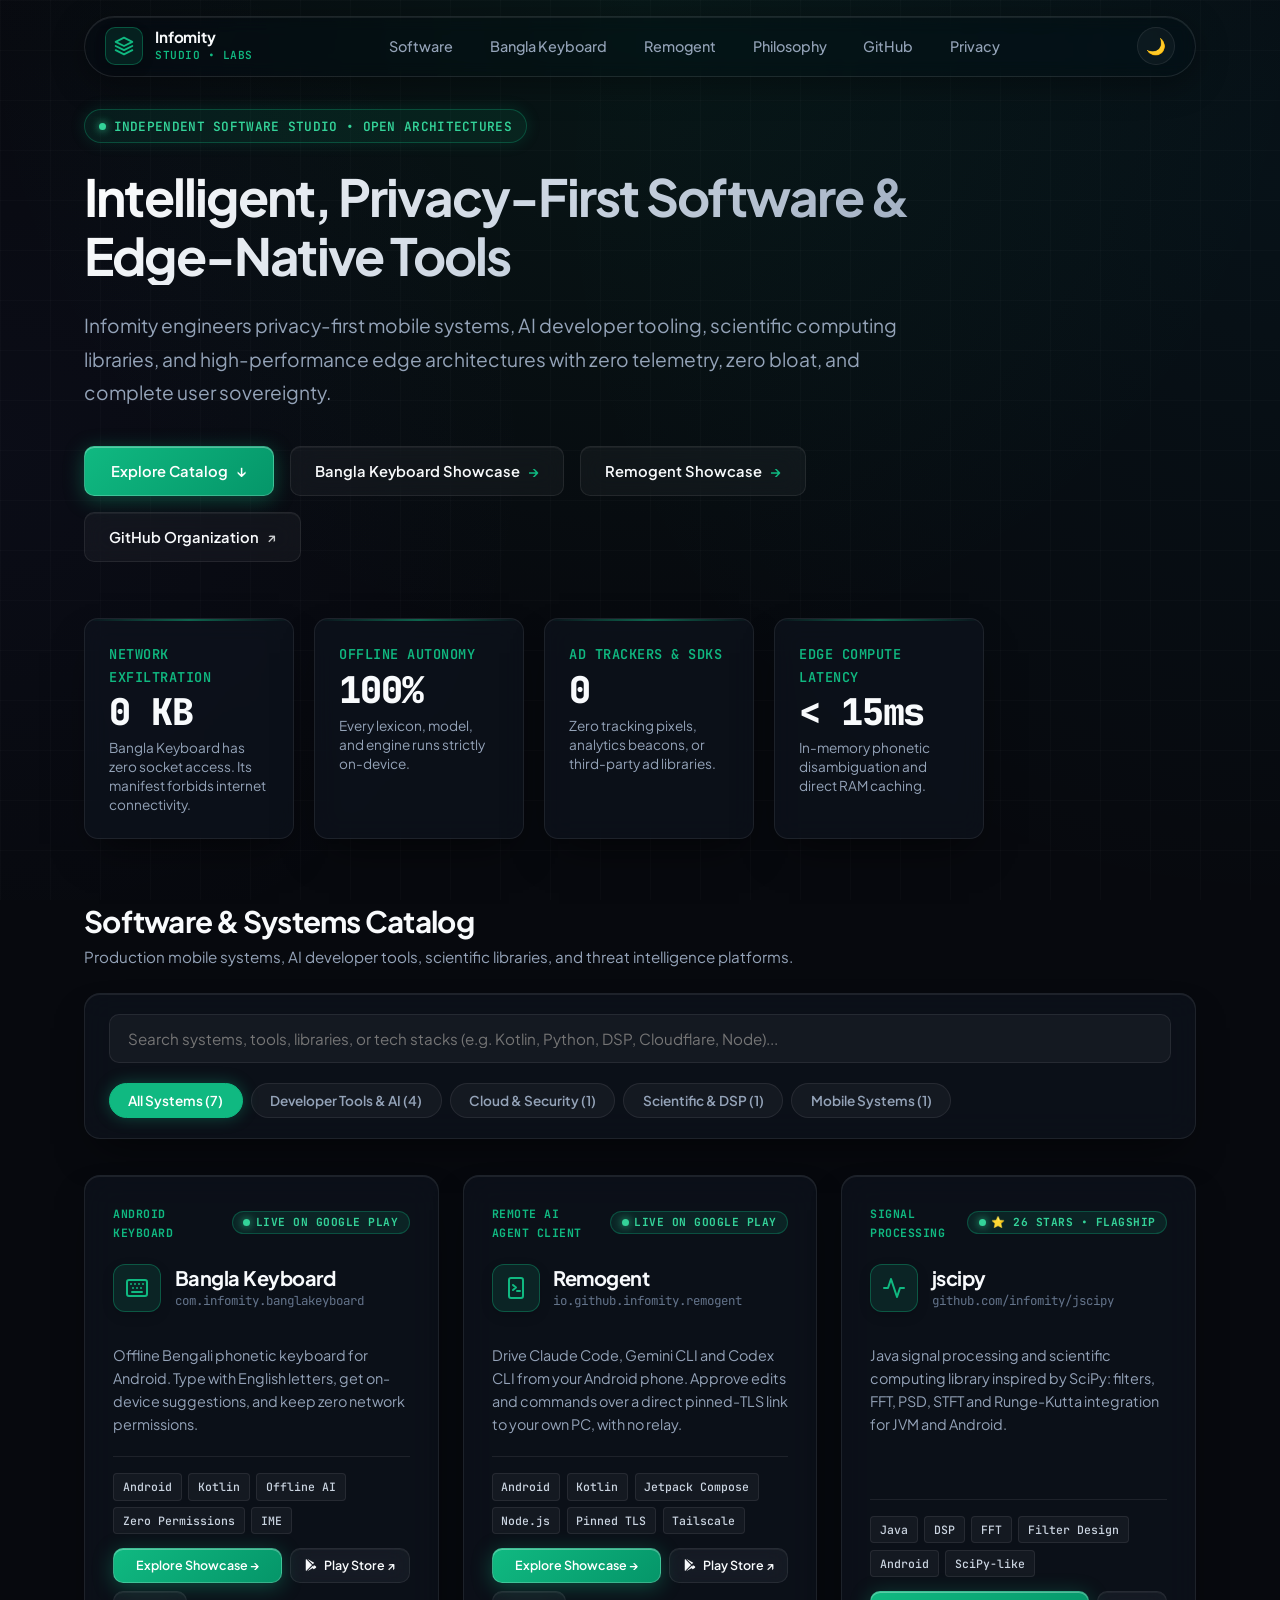
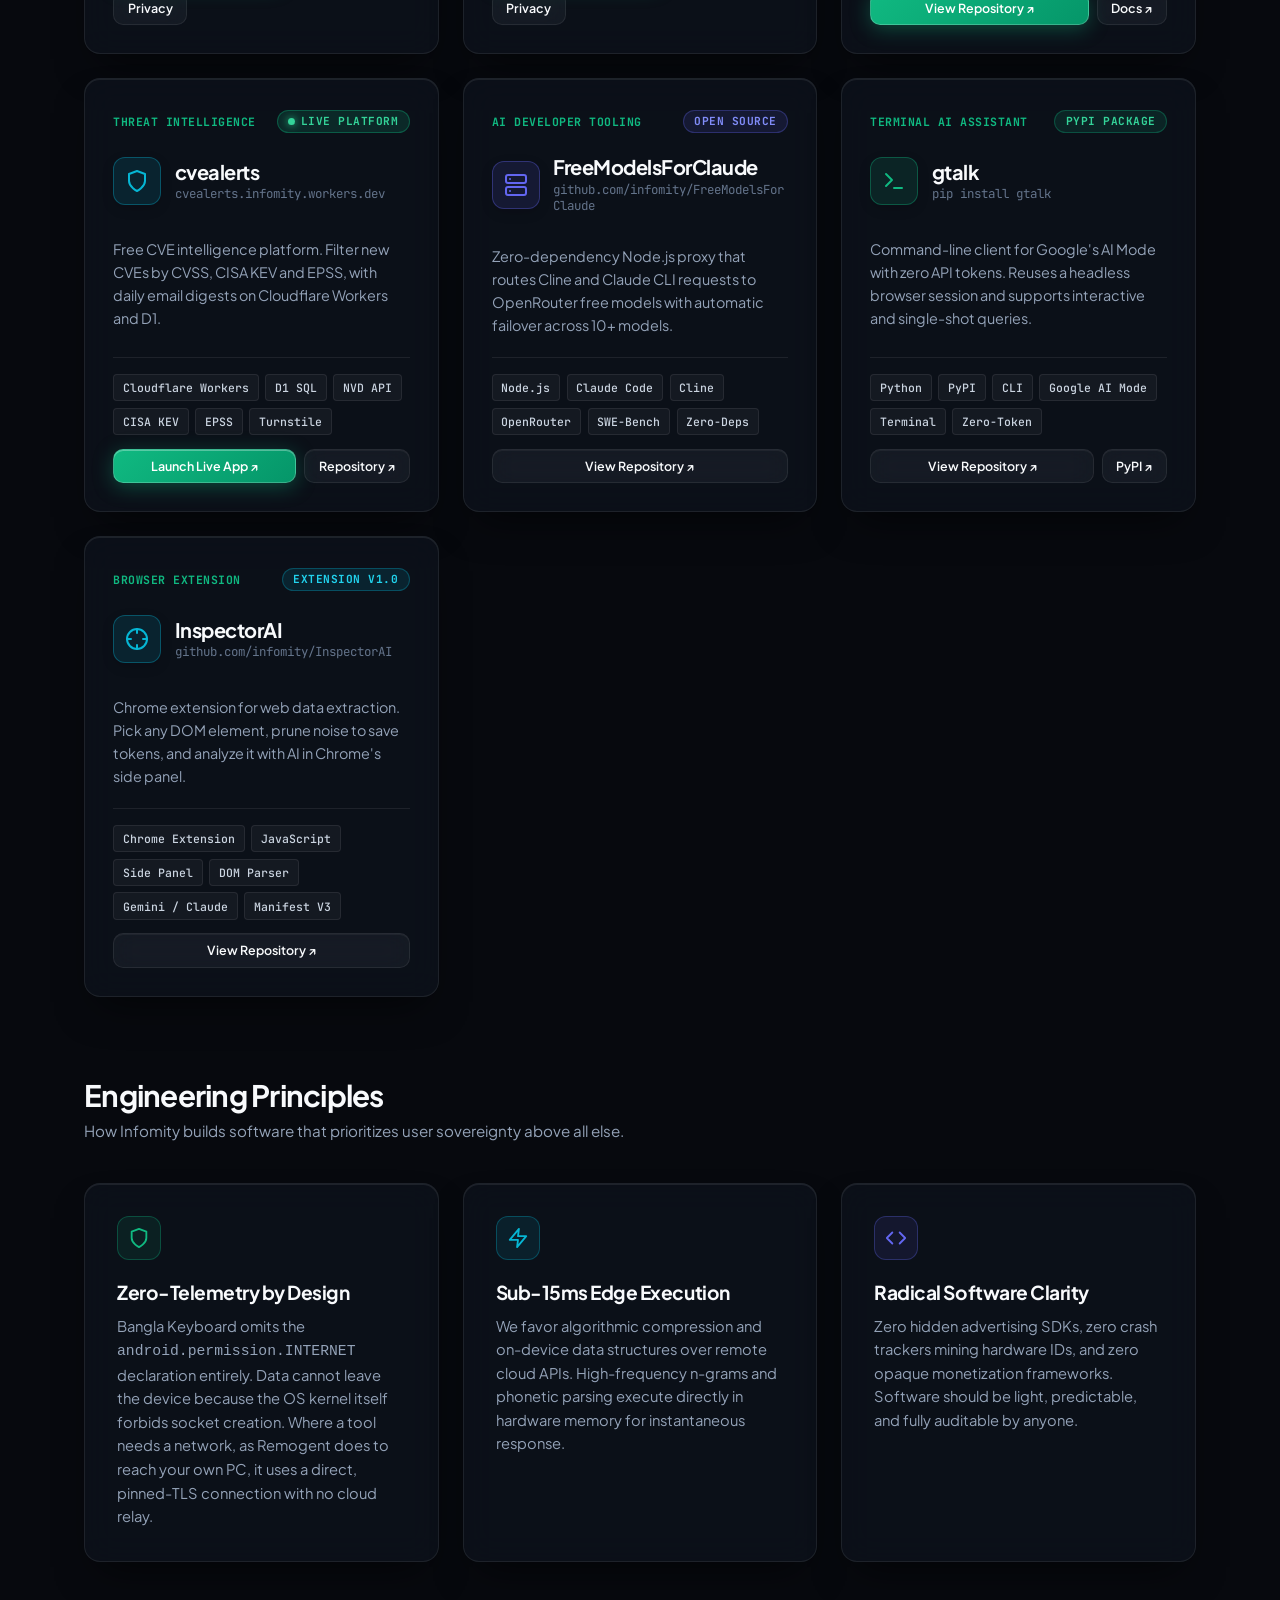
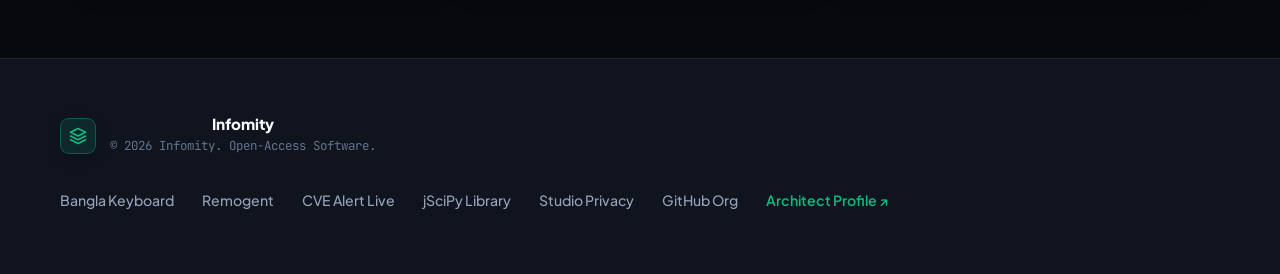
==== commit dc7bef5c: "feat: update website with live Google Play links for Remogent and Bengal Keyboard" ====
--- a/index.html
+++ b/index.html
@@ -107,6 +107,10 @@
             <span>Bangla Keyboard Showcase</span>
             <span style="color: var(--accent-color);">&rarr;</span>
           </a>
+          <a href="./remogent/" class="btn-glass">
+            <span>Remogent Showcase</span>
+            <span style="color: var(--accent-color);">&rarr;</span>
+          </a>
           <a href="https://github.com/infomity" target="_blank" rel="noopener noreferrer" class="btn-glass">
             <span>GitHub Organization</span>
             <span style="font-size: 0.85rem; opacity: 0.8;">&#8599;</span>
@@ -167,12 +171,12 @@
       <div class="app-grid" id="catalogGrid">
 
         <!-- Project 1: Bangla Keyboard -->
-        <article class="app-card" data-category="mobile" data-keywords="android kotlin ime bangla bengali keyboard phonetic offline dictionary suggestions privacy zero permissions input">
+        <article class="app-card" data-category="mobile" data-keywords="android kotlin ime bangla bengali keyboard phonetic offline dictionary suggestions privacy zero permissions input google play">
           <div class="app-top-meta">
             <span class="app-category">ANDROID KEYBOARD</span>
             <span class="badge-status badge-status-release">
               <span class="status-dot"></span>
-              STABLE v1.0
+              LIVE ON GOOGLE PLAY
             </span>
           </div>
 
@@ -208,23 +212,27 @@
             <span class="tech-tag">IME</span>
           </div>
 
-          <div class="app-actions">
-            <a href="./bangla-keyboard/" class="btn-glow btn-sm" style="flex: 1;">
+          <div class="app-actions" style="flex-wrap: wrap;">
+            <a href="./bangla-keyboard/" class="btn-glow btn-sm" style="flex: 1; min-width: 130px;">
               Explore Showcase &rarr;
             </a>
+            <a href="https://play.google.com/store/apps/details?id=com.infomity.banglakeyboard" target="_blank" rel="noopener noreferrer" class="btn-glass btn-sm" style="display: inline-flex; align-items: center; gap: 0.35rem;">
+              <svg width="14" height="14" viewBox="0 0 24 24" fill="currentColor"><path d="M3.609 1.814L13.792 12 3.61 22.186a2.41 2.41 0 01-.61-1.614V3.428c0-.62.226-1.19.609-1.614zm11.605 11.608l2.259 2.258-12.02 6.94 9.761-9.198zm0-2.844L5.453 1.38l12.02 6.94-2.259 2.258zm1.436 1.422l3.414 1.972a1.88 1.88 0 010 3.256l-3.414 1.972-2.348-2.348 2.348-2.852z"/></svg>
+              <span>Play Store &#8599;</span>
+            </a>
             <a href="./bangla-keyboard/privacy/" class="btn-glass btn-sm">
-              Privacy Policy
+              Privacy
             </a>
           </div>
         </article>
 
         <!-- Project 1b: Remogent -->
-        <article class="app-card" data-category="devtools" data-keywords="android kotlin jetpack compose remote claude code gemini cli codex cli agent approvals tailscale pinned tls websocket node terminal phone remogent">
+        <article class="app-card" data-category="devtools" data-keywords="android kotlin jetpack compose remote claude code gemini cli codex cli agent approvals tailscale pinned tls websocket node terminal phone remogent google play">
           <div class="app-top-meta">
             <span class="app-category">REMOTE AI AGENT CLIENT</span>
-            <span class="badge-status badge-status-beta">
+            <span class="badge-status badge-status-release">
               <span class="status-dot"></span>
-              BETA
+              LIVE ON GOOGLE PLAY
             </span>
           </div>
 
@@ -238,7 +246,7 @@
             </div>
             <div class="app-title-area">
               <h3>Remogent</h3>
-              <span class="app-subtitle">github.com/infomity/Remogent</span>
+              <span class="app-subtitle">io.github.infomity.remogent</span>
             </div>
           </div>
 
@@ -255,12 +263,16 @@
             <span class="tech-tag">Tailscale</span>
           </div>
 
-          <div class="app-actions">
-            <a href="./remogent/" class="btn-glow btn-sm" style="flex: 1;">
+          <div class="app-actions" style="flex-wrap: wrap;">
+            <a href="./remogent/" class="btn-glow btn-sm" style="flex: 1; min-width: 130px;">
               Explore Showcase &rarr;
             </a>
+            <a href="https://play.google.com/store/apps/details?id=io.github.infomity.remogent" target="_blank" rel="noopener noreferrer" class="btn-glass btn-sm" style="display: inline-flex; align-items: center; gap: 0.35rem;">
+              <svg width="14" height="14" viewBox="0 0 24 24" fill="currentColor"><path d="M3.609 1.814L13.792 12 3.61 22.186a2.41 2.41 0 01-.61-1.614V3.428c0-.62.226-1.19.609-1.614zm11.605 11.608l2.259 2.258-12.02 6.94 9.761-9.198zm0-2.844L5.453 1.38l12.02 6.94-2.259 2.258zm1.436 1.422l3.414 1.972a1.88 1.88 0 010 3.256l-3.414 1.972-2.348-2.348 2.348-2.852z"/></svg>
+              <span>Play Store &#8599;</span>
+            </a>
             <a href="./remogent/privacy/" class="btn-glass btn-sm">
-              Privacy Policy
+              Privacy
             </a>
           </div>
         </article>
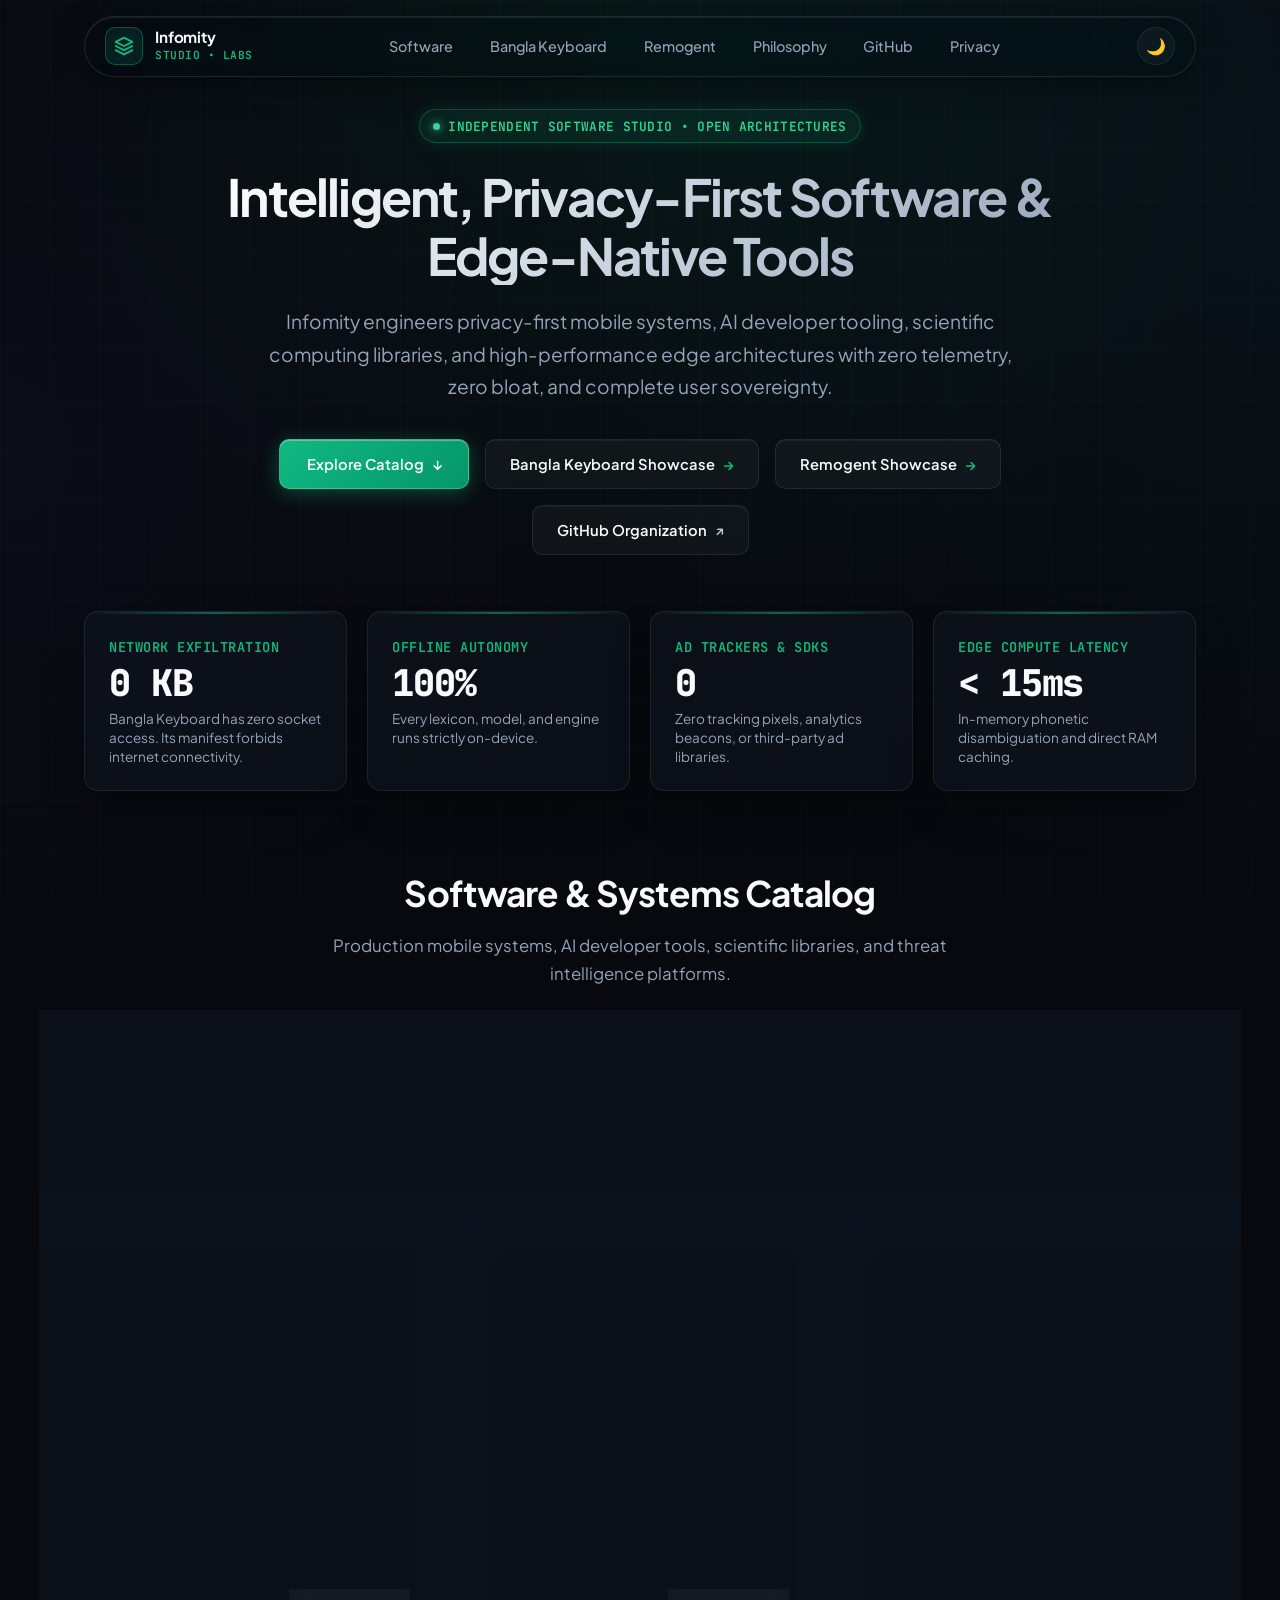
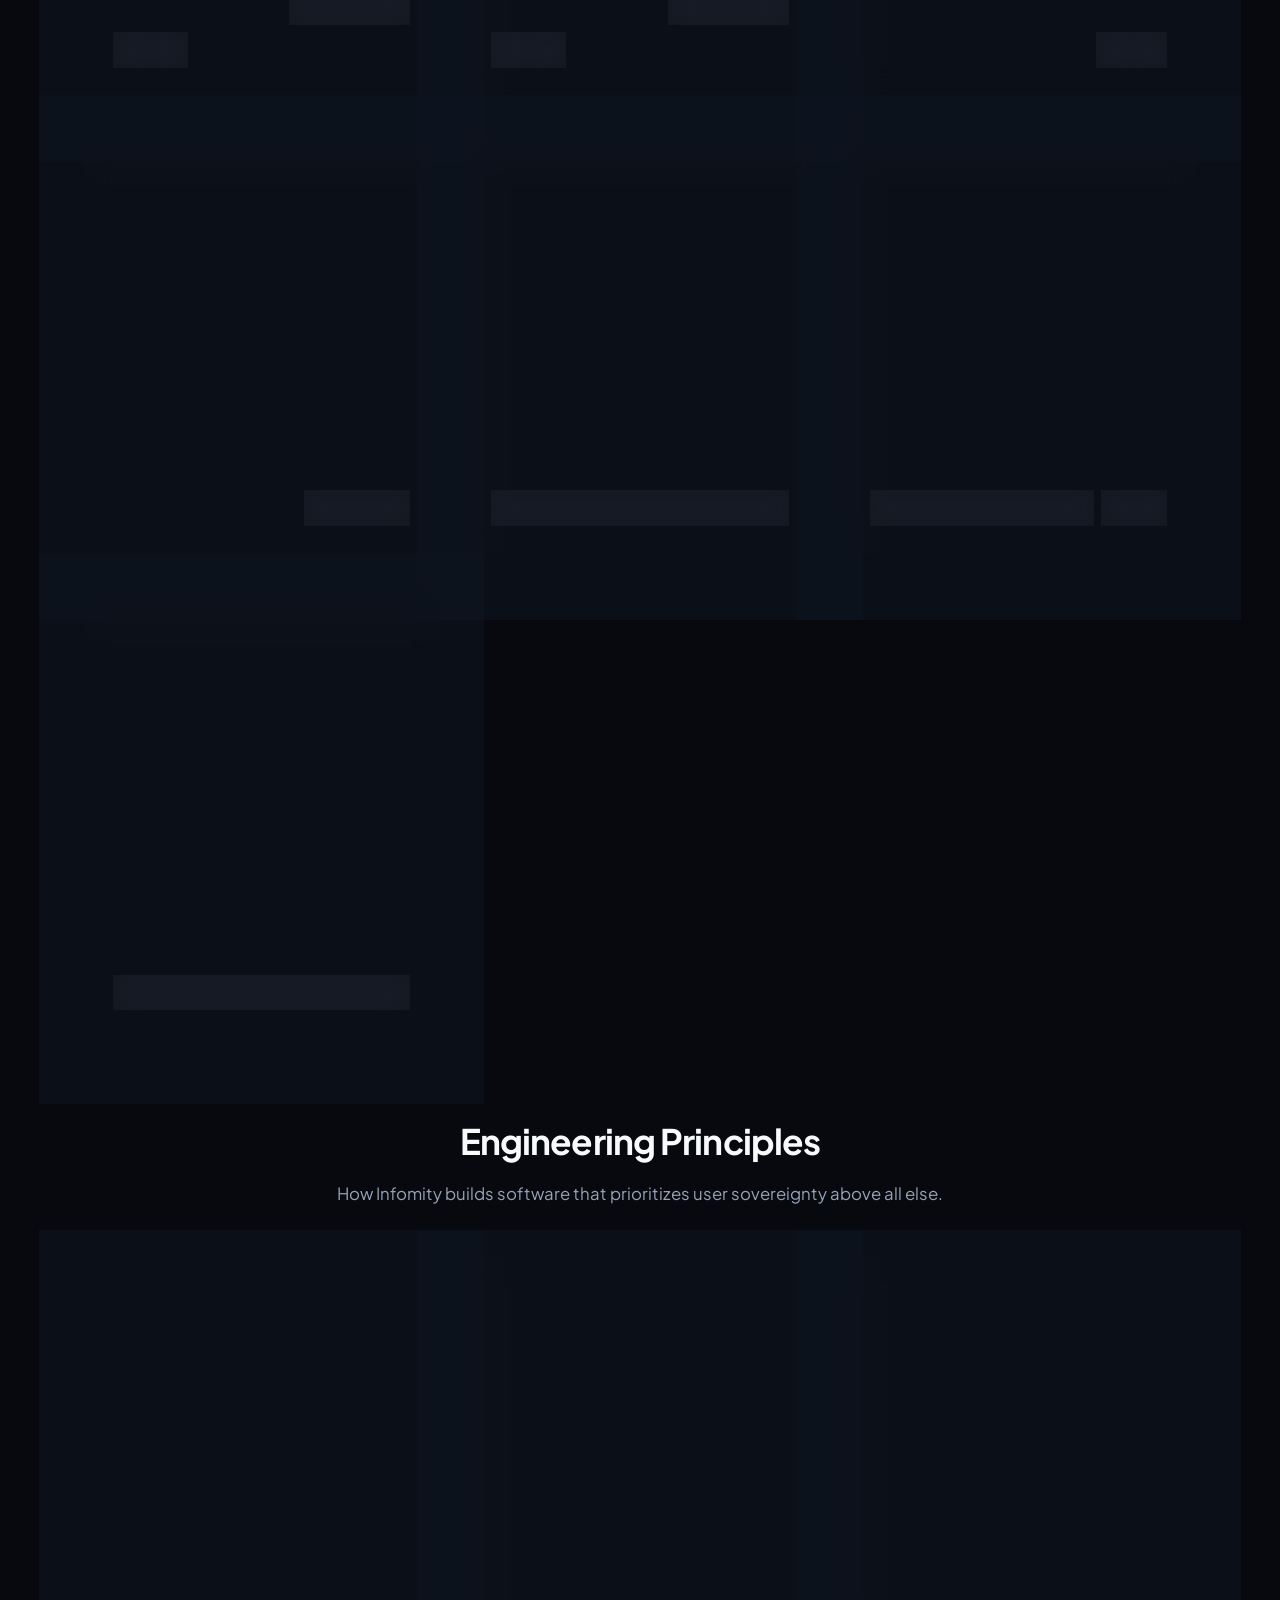
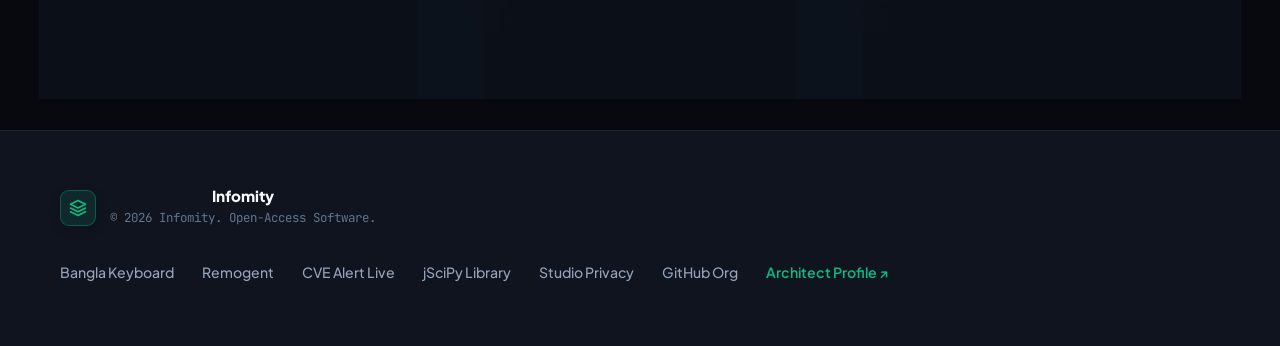
==== commit af26e5a5: "style: center-align home page hero, section headers, and filter controls to match showcase pages" ====
--- a/index.html
+++ b/index.html
@@ -76,90 +76,86 @@
   <main class="container">
 
     <!-- Executive Studio Hero -->
-    <section style="margin-top: 1.5rem; margin-bottom: 4rem;">
-      <div style="max-width: 900px;">
-        
-        <!-- Status Pill -->
-        <div style="margin-bottom: 1.5rem;">
-          <div class="status-pill">
-            <span class="status-dot"></span>
-            <span>INDEPENDENT SOFTWARE STUDIO &bull; OPEN ARCHITECTURES</span>
-          </div>
-        </div>
-
-        <!-- Headline -->
-        <h1 class="gradient-text" style="font-size: 3.2rem; line-height: 1.15; margin-bottom: 1.5rem; letter-spacing: -0.035em;">
-          Intelligent, Privacy-First Software &amp; Edge-Native Tools
-        </h1>
-
-        <!-- Lead Description -->
-        <p style="font-size: 1.2rem; color: var(--text-secondary); line-height: 1.75; margin-bottom: 2.25rem; max-width: 820px;">
-          Infomity engineers privacy-first mobile systems, AI developer tooling, scientific computing libraries, and high-performance edge architectures with zero telemetry, zero bloat, and complete user sovereignty.
+    <section style="text-align: center; max-width: 860px; margin: 2rem auto 3.5rem auto;">
+      
+      <!-- Status Pill -->
+      <div style="display: flex; justify-content: center; margin-bottom: 1.5rem;">
+        <div class="status-pill">
+          <span class="status-dot"></span>
+          <span>INDEPENDENT SOFTWARE STUDIO &bull; OPEN ARCHITECTURES</span>
+        </div>
+      </div>
+
+      <!-- Headline -->
+      <h1 class="gradient-text" style="font-size: 3.2rem; line-height: 1.15; margin-bottom: 1.25rem; letter-spacing: -0.035em;">
+        Intelligent, Privacy-First Software &amp; Edge-Native Tools
+      </h1>
+
+      <!-- Lead Description -->
+      <p style="font-size: 1.2rem; color: var(--text-secondary); line-height: 1.7; max-width: 760px; margin: 0 auto 2.25rem auto;">
+        Infomity engineers privacy-first mobile systems, AI developer tooling, scientific computing libraries, and high-performance edge architectures with zero telemetry, zero bloat, and complete user sovereignty.
+      </p>
+
+      <!-- Hero CTAs -->
+      <div style="display: flex; align-items: center; justify-content: center; flex-wrap: wrap; gap: 1rem; margin-bottom: 2rem;">
+        <a href="#apps" class="btn-glow">
+          <span>Explore Catalog</span>
+          <span>&darr;</span>
+        </a>
+        <a href="./bangla-keyboard/" class="btn-glass">
+          <span>Bangla Keyboard Showcase</span>
+          <span style="color: var(--accent-color);">&rarr;</span>
+        </a>
+        <a href="./remogent/" class="btn-glass">
+          <span>Remogent Showcase</span>
+          <span style="color: var(--accent-color);">&rarr;</span>
+        </a>
+        <a href="https://github.com/infomity" target="_blank" rel="noopener noreferrer" class="btn-glass">
+          <span>GitHub Organization</span>
+          <span style="font-size: 0.85rem; opacity: 0.8;">&#8599;</span>
+        </a>
+      </div>
+
+    </section>
+
+    <!-- Telemetry Metrics Strip -->
+    <div class="metrics-strip">
+      <div class="metric-card">
+        <div class="metric-label">Network Exfiltration</div>
+        <div class="metric-value">0 KB</div>
+        <p class="metric-desc">Bangla Keyboard has zero socket access. Its manifest forbids internet connectivity.</p>
+      </div>
+      <div class="metric-card">
+        <div class="metric-label">Offline Autonomy</div>
+        <div class="metric-value">100%</div>
+        <p class="metric-desc">Every lexicon, model, and engine runs strictly on-device.</p>
+      </div>
+      <div class="metric-card">
+        <div class="metric-label">Ad Trackers &amp; SDKs</div>
+        <div class="metric-value">0</div>
+        <p class="metric-desc">Zero tracking pixels, analytics beacons, or third-party ad libraries.</p>
+      </div>
+      <div class="metric-card">
+        <div class="metric-label">Edge Compute Latency</div>
+        <div class="metric-value">&lt; 15ms</div>
+        <p class="metric-desc">In-memory phonetic disambiguation and direct RAM caching.</p>
+      </div>
+    </div>
+
+    <!-- Studio Software Catalog -->
+    <section id="apps" style="margin-top: 5rem; margin-bottom: 5rem;">
+      <div style="text-align: center; max-width: 680px; margin: 0 auto 3rem auto;">
+        <h2 style="font-size: 2.2rem; margin-bottom: 0.75rem;">Software &amp; Systems Catalog</h2>
+        <p style="color: var(--text-secondary); font-size: 1.05rem;">
+          Production mobile systems, AI developer tools, scientific libraries, and threat intelligence platforms.
         </p>
-
-        <!-- Hero CTAs -->
-        <div style="display: flex; align-items: center; flex-wrap: wrap; gap: 1rem; margin-bottom: 3.5rem;">
-          <a href="#apps" class="btn-glow">
-            <span>Explore Catalog</span>
-            <span>&darr;</span>
-          </a>
-          <a href="./bangla-keyboard/" class="btn-glass">
-            <span>Bangla Keyboard Showcase</span>
-            <span style="color: var(--accent-color);">&rarr;</span>
-          </a>
-          <a href="./remogent/" class="btn-glass">
-            <span>Remogent Showcase</span>
-            <span style="color: var(--accent-color);">&rarr;</span>
-          </a>
-          <a href="https://github.com/infomity" target="_blank" rel="noopener noreferrer" class="btn-glass">
-            <span>GitHub Organization</span>
-            <span style="font-size: 0.85rem; opacity: 0.8;">&#8599;</span>
-          </a>
-        </div>
-
-        <!-- Telemetry Metrics Strip -->
-        <div class="metrics-strip">
-          <div class="metric-card">
-            <div class="metric-label">Network Exfiltration</div>
-            <div class="metric-value">0 KB</div>
-            <p class="metric-desc">Bangla Keyboard has zero socket access. Its manifest forbids internet connectivity.</p>
-          </div>
-          <div class="metric-card">
-            <div class="metric-label">Offline Autonomy</div>
-            <div class="metric-value">100%</div>
-            <p class="metric-desc">Every lexicon, model, and engine runs strictly on-device.</p>
-          </div>
-          <div class="metric-card">
-            <div class="metric-label">Ad Trackers &amp; SDKs</div>
-            <div class="metric-value">0</div>
-            <p class="metric-desc">Zero tracking pixels, analytics beacons, or third-party ad libraries.</p>
-          </div>
-          <div class="metric-card">
-            <div class="metric-label">Edge Compute Latency</div>
-            <div class="metric-value">&lt; 15ms</div>
-            <p class="metric-desc">In-memory phonetic disambiguation and direct RAM caching.</p>
-          </div>
-        </div>
-
-      </div>
-    </section>
-
-    <!-- Studio Software Catalog -->
-    <section id="apps" style="margin-bottom: 5rem;">
-      <div style="display: flex; align-items: baseline; justify-content: space-between; flex-wrap: wrap; gap: 1rem; margin-bottom: 1.5rem;">
-        <div>
-          <h2 style="margin: 0 0 0.25rem 0;">Software &amp; Systems Catalog</h2>
-          <p style="margin: 0; color: var(--text-secondary); font-size: 0.95rem;">
-            Production mobile systems, AI developer tools, scientific libraries, and threat intelligence platforms.
-          </p>
-        </div>
       </div>
 
       <!-- Search & Filter Controls -->
       <div class="card" style="margin-bottom: 2.25rem; padding: 1.25rem 1.5rem;">
         <input type="text" id="catalogSearchInput" class="catalog-search-bar" placeholder="Search systems, tools, libraries, or tech stacks (e.g. Kotlin, Python, DSP, Cloudflare, Node)..." aria-label="Search software catalog">
 
-        <div class="filter-tabs" style="margin: 0;">
+        <div class="filter-tabs" style="margin: 0; justify-content: center;">
           <button class="filter-btn active" data-category="all">All Systems (7)</button>
           <button class="filter-btn" data-category="devtools">Developer Tools &amp; AI (4)</button>
           <button class="filter-btn" data-category="cloud">Cloud &amp; Security (1)</button>
@@ -511,9 +507,9 @@
 
     <!-- Studio Philosophy Bento Grid -->
     <section id="philosophy" style="margin-top: 5rem; margin-bottom: 4rem;">
-      <div style="margin-bottom: 2rem;">
-        <h2 style="margin: 0 0 0.25rem 0;">Engineering Principles</h2>
-        <p style="margin: 0; color: var(--text-secondary); font-size: 0.95rem;">
+      <div style="text-align: center; max-width: 680px; margin: 0 auto 3rem auto;">
+        <h2 style="font-size: 2.2rem; margin-bottom: 0.75rem;">Engineering Principles</h2>
+        <p style="color: var(--text-secondary); font-size: 1.05rem;">
           How Infomity builds software that prioritizes user sovereignty above all else.
         </p>
       </div>
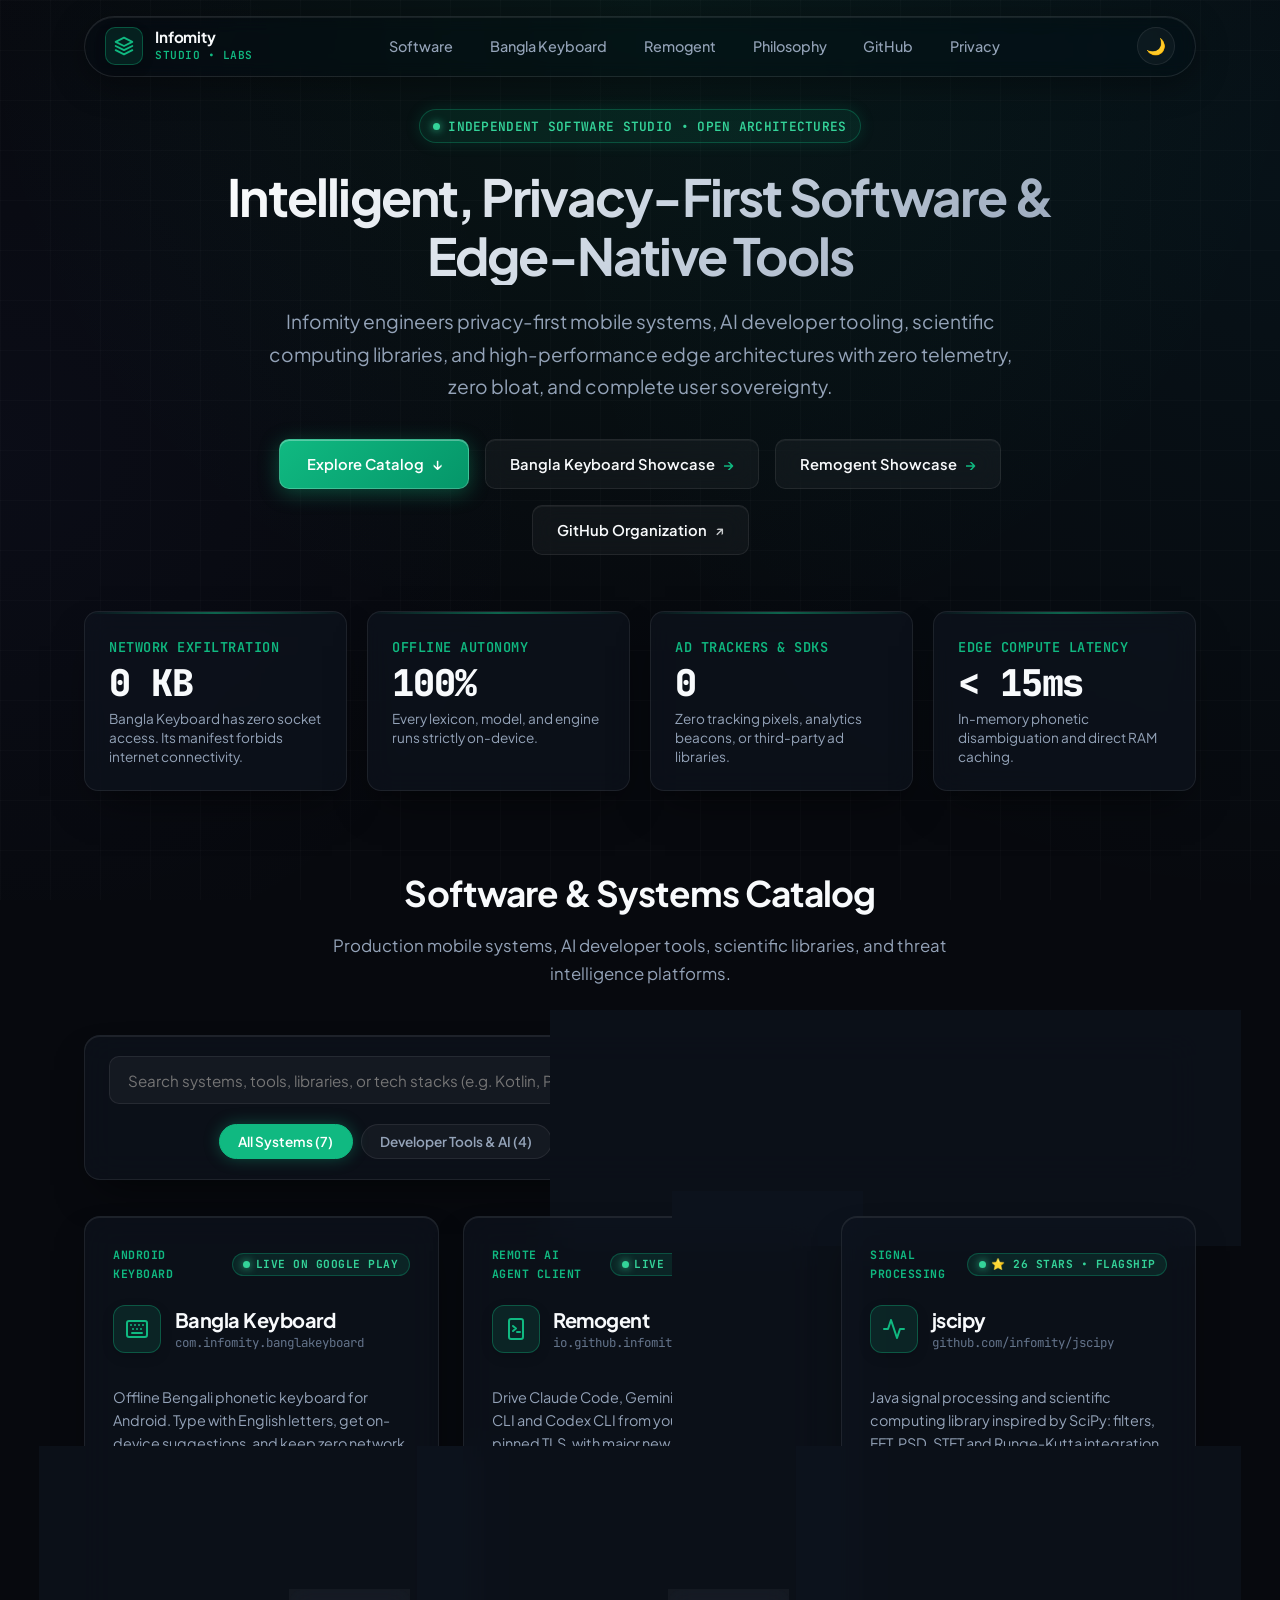
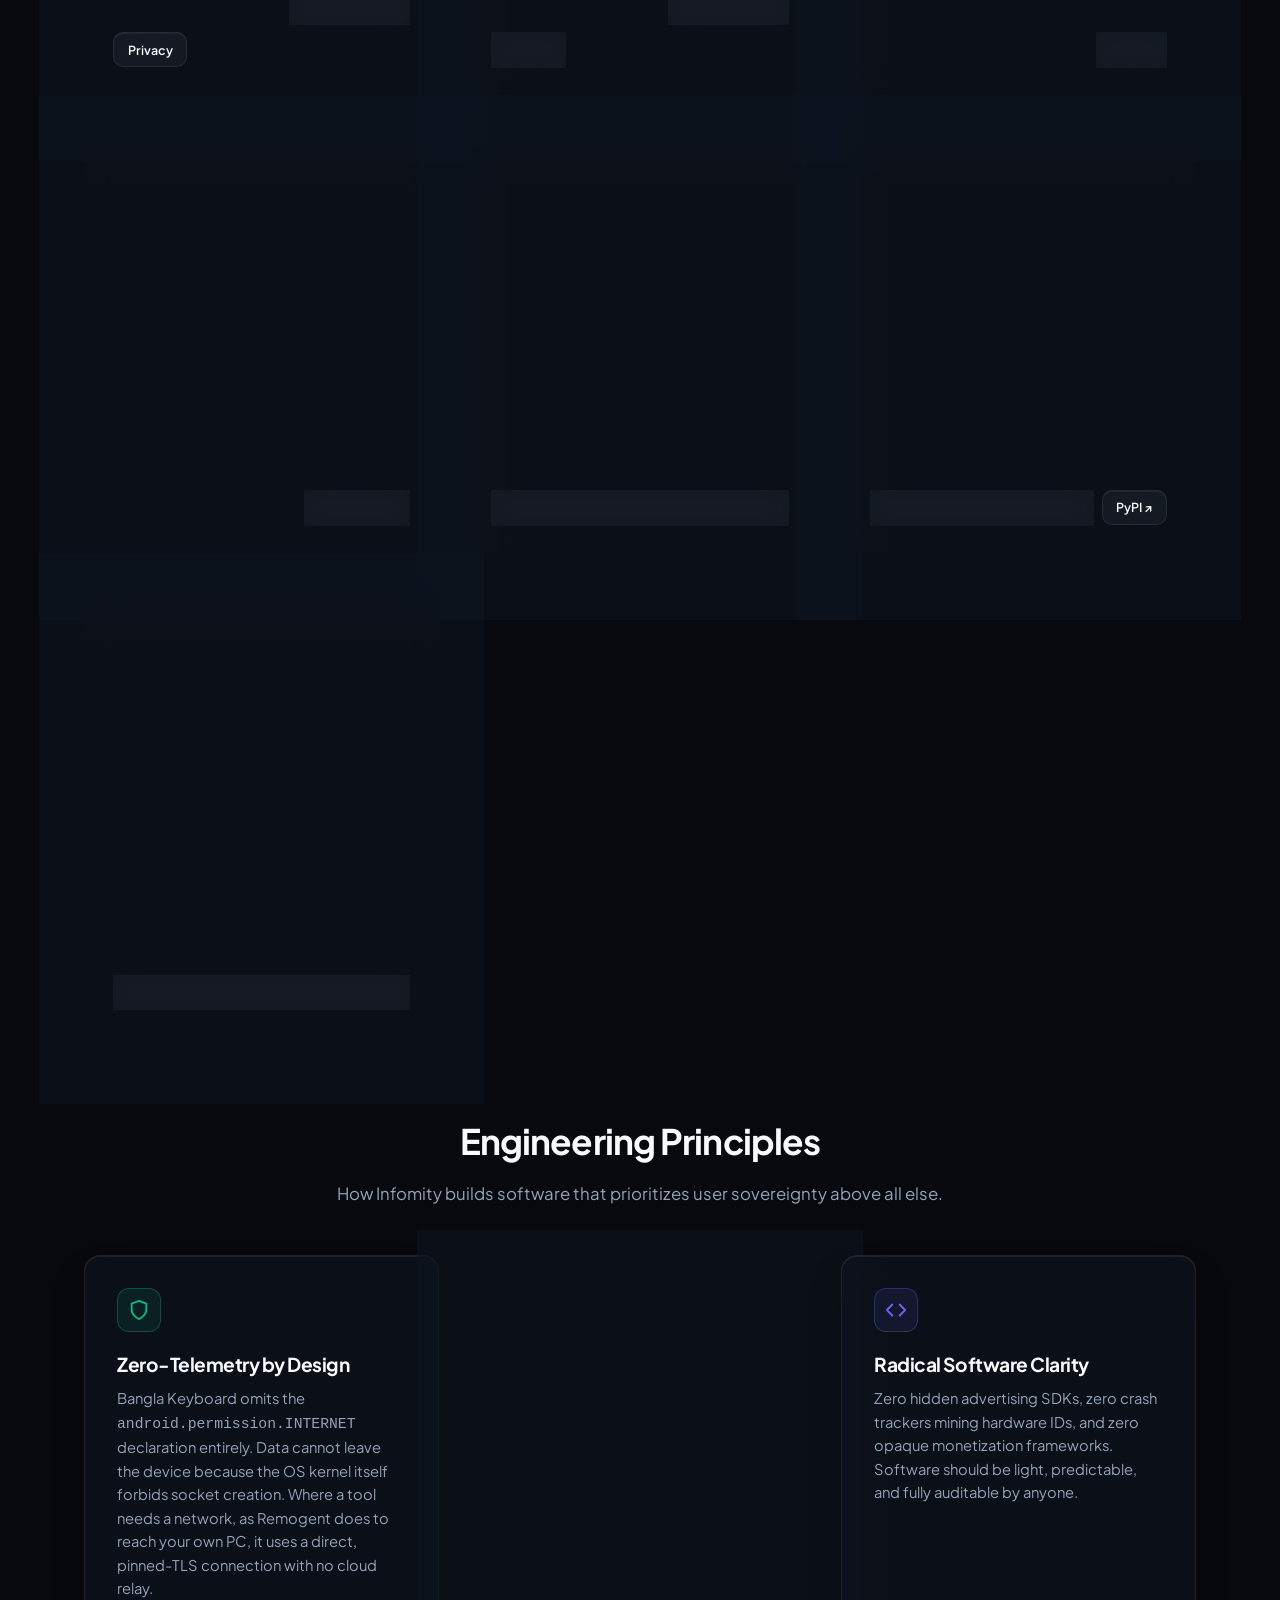
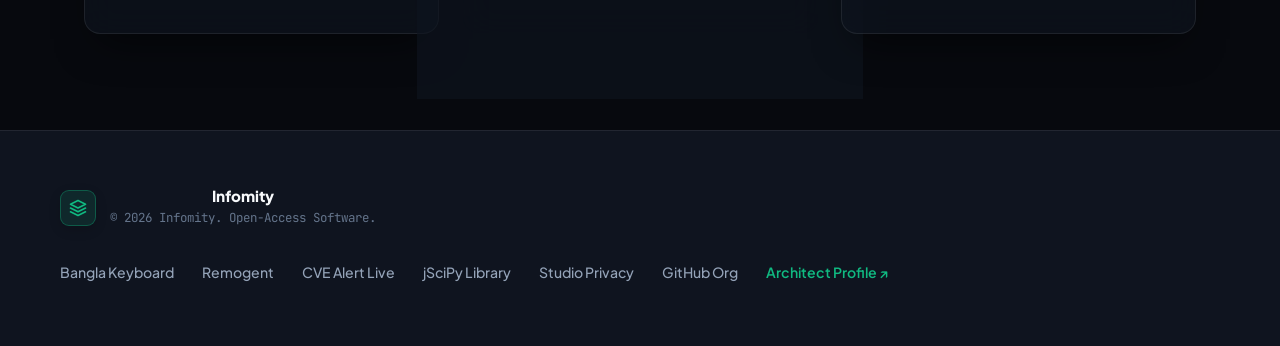
==== commit 6385aab4: "feat(remogent): add Coming Soon section for features in Play Store review" ====
--- a/index.html
+++ b/index.html
@@ -223,7 +223,7 @@
         </article>
 
         <!-- Project 1b: Remogent -->
-        <article class="app-card" data-category="devtools" data-keywords="android kotlin jetpack compose remote claude code gemini cli codex cli agent approvals tailscale pinned tls websocket node terminal phone remogent google play">
+        <article class="app-card" data-category="devtools" data-keywords="android kotlin jetpack compose remote claude code gemini cli antigravity agy codex cli agent approvals tailscale pinned tls websocket node terminal phone git preview remogent google play">
           <div class="app-top-meta">
             <span class="app-category">REMOTE AI AGENT CLIENT</span>
             <span class="badge-status badge-status-release">
@@ -247,7 +247,7 @@
           </div>
 
           <p class="app-description">
-            Drive Claude Code, Gemini CLI and Codex CLI from your Android phone. Approve edits and commands over a direct pinned-TLS link to your own PC, with no relay.
+            Drive Claude Code, Gemini CLI, Antigravity CLI and Codex CLI from your phone over pinned TLS, with major new updates now in Play Store review.
           </p>
 
           <div class="tech-tags">
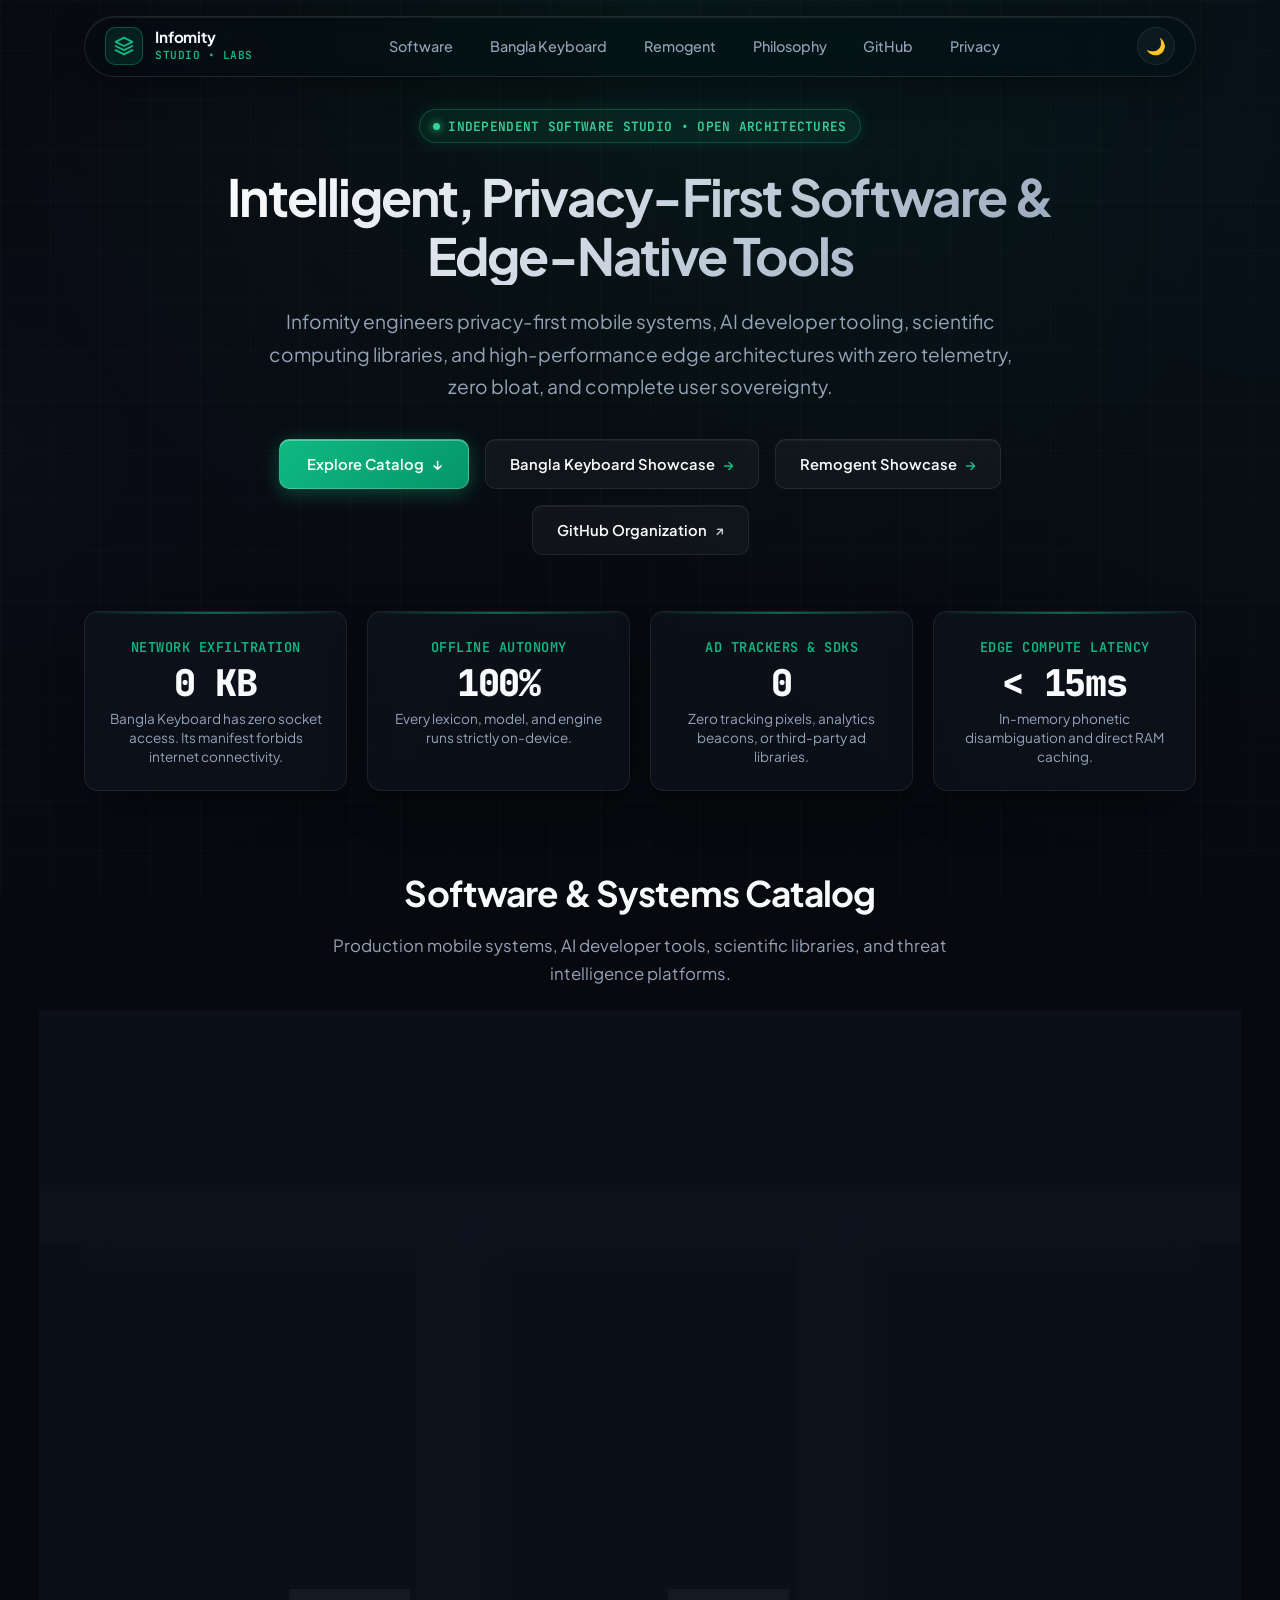
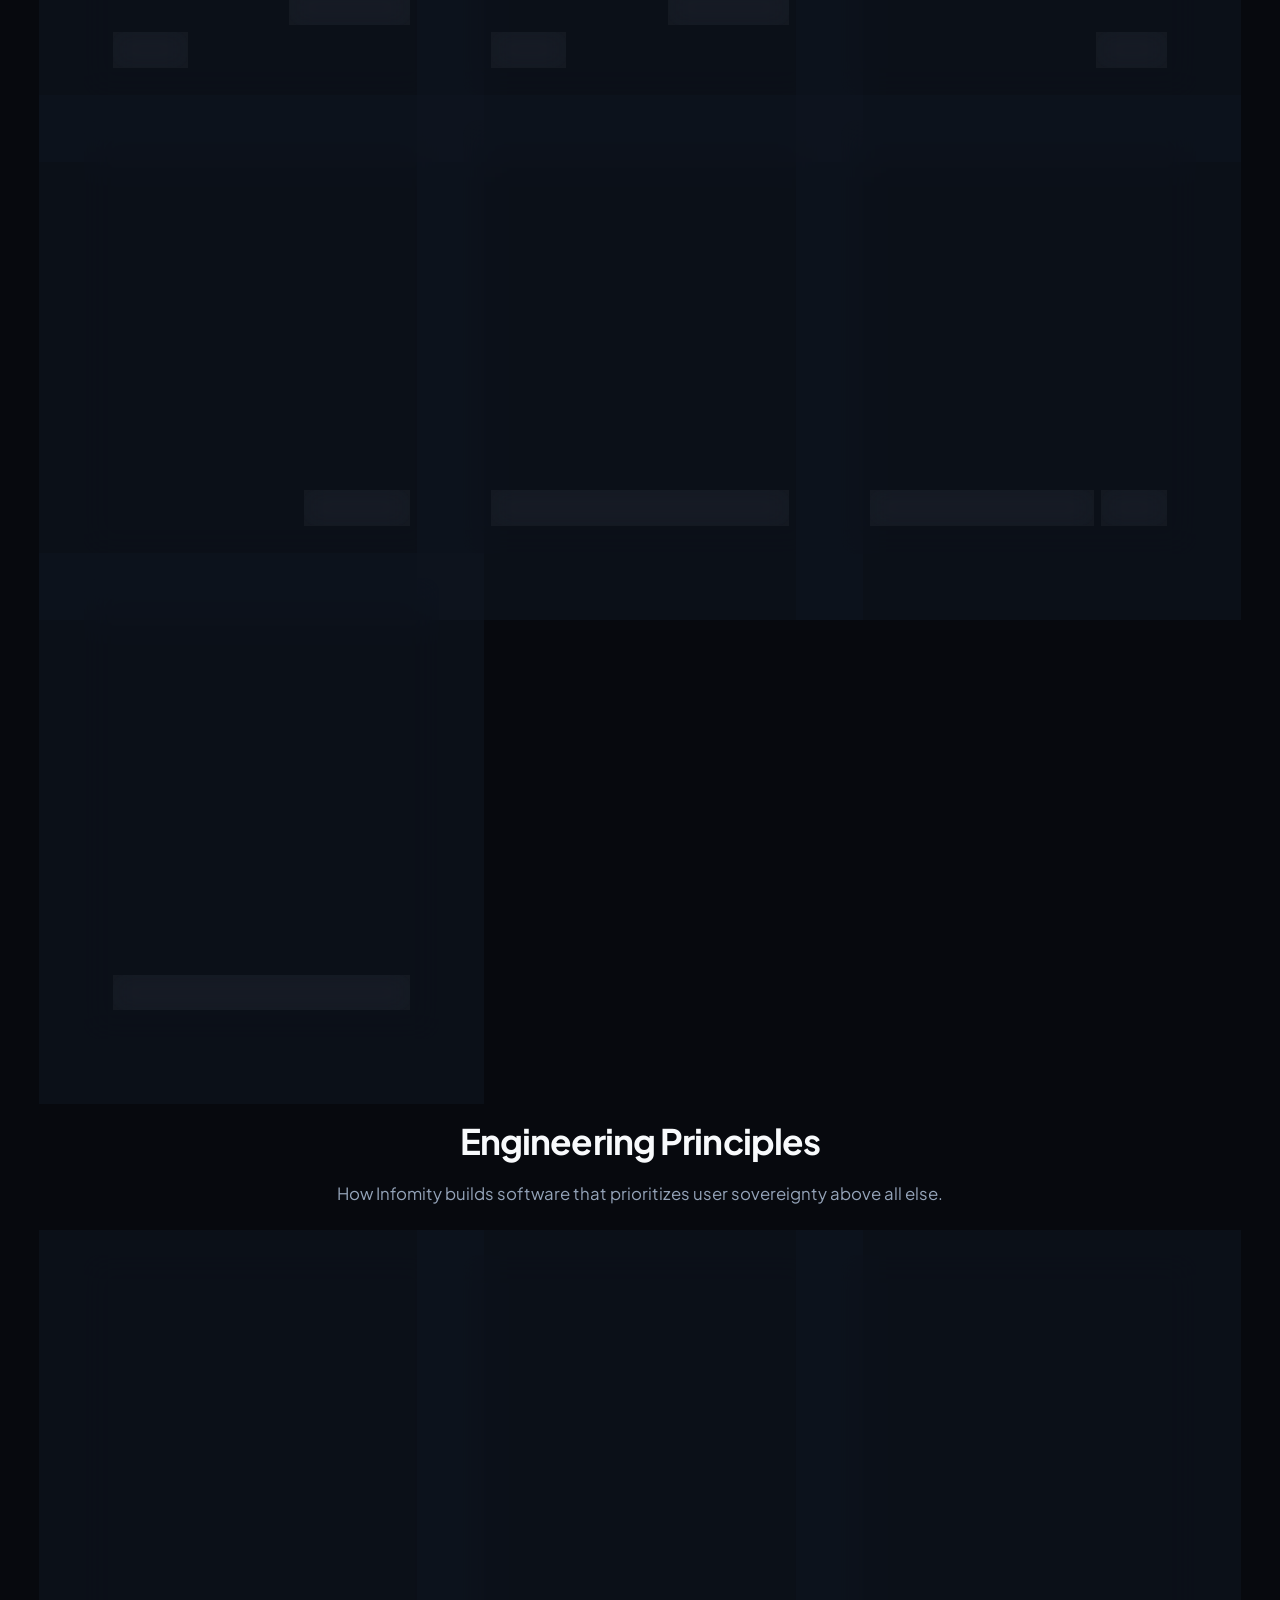
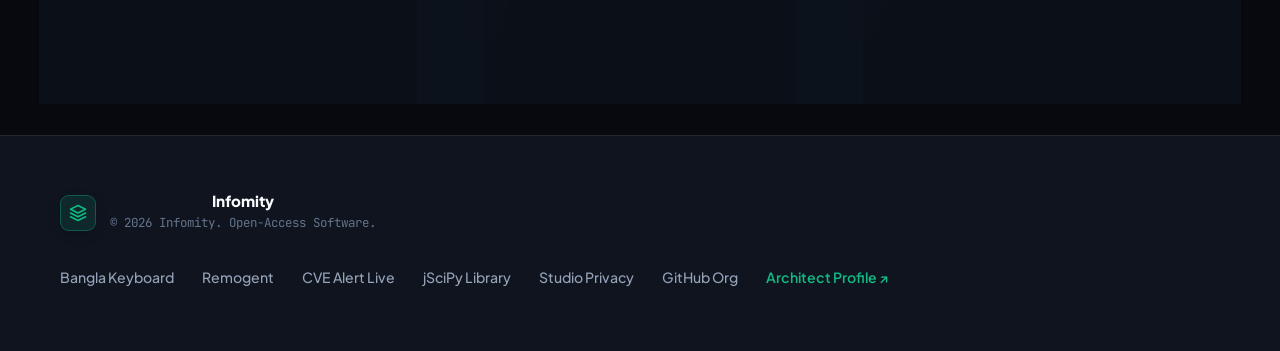
==== commit 3517065f: "style: center-align metrics, engineering principles, setup, privacy grid, and FAQ cards" ====
--- a/index.html
+++ b/index.html
@@ -517,38 +517,44 @@
       <div class="bento-grid">
 
         <div class="card bento-col-4">
-          <div style="background: rgba(16, 185, 129, 0.1); color: #10b981; border: 1px solid rgba(16, 185, 129, 0.3); width: 44px; height: 44px; border-radius: 12px; display: flex; align-items: center; justify-content: center; margin-bottom: 1.25rem;">
-            <svg viewBox="0 0 24 24" fill="none" stroke="currentColor" stroke-width="2" stroke-linecap="round" stroke-linejoin="round" style="width: 22px; height: 22px;">
-              <path d="M12 22s8-4 8-10V5l-8-3-8 3v7c0 6 8 10 8 10z"></path>
-            </svg>
-          </div>
-          <h3 style="font-size: 1.2rem; margin: 0 0 0.6rem 0; color: var(--text-color);">Zero-Telemetry by Design</h3>
-          <p style="color: var(--text-secondary); font-size: 0.92rem; line-height: 1.6; margin: 0;">
+          <div class="feature-card-header">
+            <div class="feature-card-icon" style="background: rgba(16, 185, 129, 0.1); color: #10b981; border: 1px solid rgba(16, 185, 129, 0.3);">
+              <svg viewBox="0 0 24 24" fill="none" stroke="currentColor" stroke-width="2" stroke-linecap="round" stroke-linejoin="round" style="width: 22px; height: 22px;">
+                <path d="M12 22s8-4 8-10V5l-8-3-8 3v7c0 6 8 10 8 10z"></path>
+              </svg>
+            </div>
+            <h3 style="font-size: 1.2rem;">Zero-Telemetry by Design</h3>
+          </div>
+          <p class="feature-card-desc" style="color: var(--text-secondary); font-size: 0.92rem; line-height: 1.6; margin: 0;">
             Bangla Keyboard omits the <code>android.permission.INTERNET</code> declaration entirely. Data cannot leave the device because the OS kernel itself forbids socket creation. Where a tool needs a network, as Remogent does to reach your own PC, it uses a direct, pinned-TLS connection with no cloud relay.
           </p>
         </div>
 
         <div class="card bento-col-4">
-          <div style="background: rgba(6, 182, 212, 0.1); color: #06b6d4; border: 1px solid rgba(6, 182, 212, 0.3); width: 44px; height: 44px; border-radius: 12px; display: flex; align-items: center; justify-content: center; margin-bottom: 1.25rem;">
-            <svg viewBox="0 0 24 24" fill="none" stroke="currentColor" stroke-width="2" stroke-linecap="round" stroke-linejoin="round" style="width: 22px; height: 22px;">
-              <polygon points="13 2 3 14 12 14 11 22 21 10 12 10 13 2"></polygon>
-            </svg>
-          </div>
-          <h3 style="font-size: 1.2rem; margin: 0 0 0.6rem 0; color: var(--text-color);">Sub-15ms Edge Execution</h3>
-          <p style="color: var(--text-secondary); font-size: 0.92rem; line-height: 1.6; margin: 0;">
+          <div class="feature-card-header">
+            <div class="feature-card-icon" style="background: rgba(6, 182, 212, 0.1); color: #06b6d4; border: 1px solid rgba(6, 182, 212, 0.3);">
+              <svg viewBox="0 0 24 24" fill="none" stroke="currentColor" stroke-width="2" stroke-linecap="round" stroke-linejoin="round" style="width: 22px; height: 22px;">
+                <polygon points="13 2 3 14 12 14 11 22 21 10 12 10 13 2"></polygon>
+              </svg>
+            </div>
+            <h3 style="font-size: 1.2rem;">Sub-15ms Edge Execution</h3>
+          </div>
+          <p class="feature-card-desc" style="color: var(--text-secondary); font-size: 0.92rem; line-height: 1.6; margin: 0;">
             We favor algorithmic compression and on-device data structures over remote cloud APIs. High-frequency n-grams and phonetic parsing execute directly in hardware memory for instantaneous response.
           </p>
         </div>
 
         <div class="card bento-col-4">
-          <div style="background: rgba(99, 102, 241, 0.1); color: #6366f1; border: 1px solid rgba(99, 102, 241, 0.3); width: 44px; height: 44px; border-radius: 12px; display: flex; align-items: center; justify-content: center; margin-bottom: 1.25rem;">
-            <svg viewBox="0 0 24 24" fill="none" stroke="currentColor" stroke-width="2" stroke-linecap="round" stroke-linejoin="round" style="width: 22px; height: 22px;">
-              <polyline points="16 18 22 12 16 6"></polyline>
-              <polyline points="8 6 2 12 8 18"></polyline>
-            </svg>
-          </div>
-          <h3 style="font-size: 1.2rem; margin: 0 0 0.6rem 0; color: var(--text-color);">Radical Software Clarity</h3>
-          <p style="color: var(--text-secondary); font-size: 0.92rem; line-height: 1.6; margin: 0;">
+          <div class="feature-card-header">
+            <div class="feature-card-icon" style="background: rgba(99, 102, 241, 0.1); color: #6366f1; border: 1px solid rgba(99, 102, 241, 0.3);">
+              <svg viewBox="0 0 24 24" fill="none" stroke="currentColor" stroke-width="2" stroke-linecap="round" stroke-linejoin="round" style="width: 22px; height: 22px;">
+                <polyline points="16 18 22 12 16 6"></polyline>
+                <polyline points="8 6 2 12 8 18"></polyline>
+              </svg>
+            </div>
+            <h3 style="font-size: 1.2rem;">Radical Software Clarity</h3>
+          </div>
+          <p class="feature-card-desc" style="color: var(--text-secondary); font-size: 0.92rem; line-height: 1.6; margin: 0;">
             Zero hidden advertising SDKs, zero crash trackers mining hardware IDs, and zero opaque monetization frameworks. Software should be light, predictable, and fully auditable by anyone.
           </p>
         </div>
--- a/assets/css/style.css
+++ b/assets/css/style.css
@@ -704,6 +704,38 @@
   box-shadow: var(--shadow), 0 0 30px -10px var(--accent-glow);
 }
 
+.feature-card-header {
+  display: flex;
+  flex-direction: column;
+  align-items: center;
+  text-align: center;
+  margin-bottom: 1.15rem;
+}
+
+.feature-card-icon {
+  width: 44px;
+  height: 44px;
+  border-radius: 12px;
+  display: flex;
+  align-items: center;
+  justify-content: center;
+  font-size: 1.25rem;
+  margin-bottom: 0.75rem;
+  flex-shrink: 0;
+}
+
+.feature-card-header h3 {
+  margin: 0 0 0.25rem 0;
+}
+
+.feature-card-header .badge-status {
+  margin-top: 0.55rem;
+}
+
+.feature-card-desc {
+  text-align: center;
+}
+
 @media (max-width: 900px) {
   .bento-grid > * {
     grid-column: span 12 !important;
@@ -738,7 +770,7 @@
   border: 1px solid var(--card-border);
   border-radius: 14px;
   padding: 1.5rem;
-  text-align: left;
+  text-align: center;
   box-shadow: var(--shadow);
   position: relative;
   overflow: hidden;
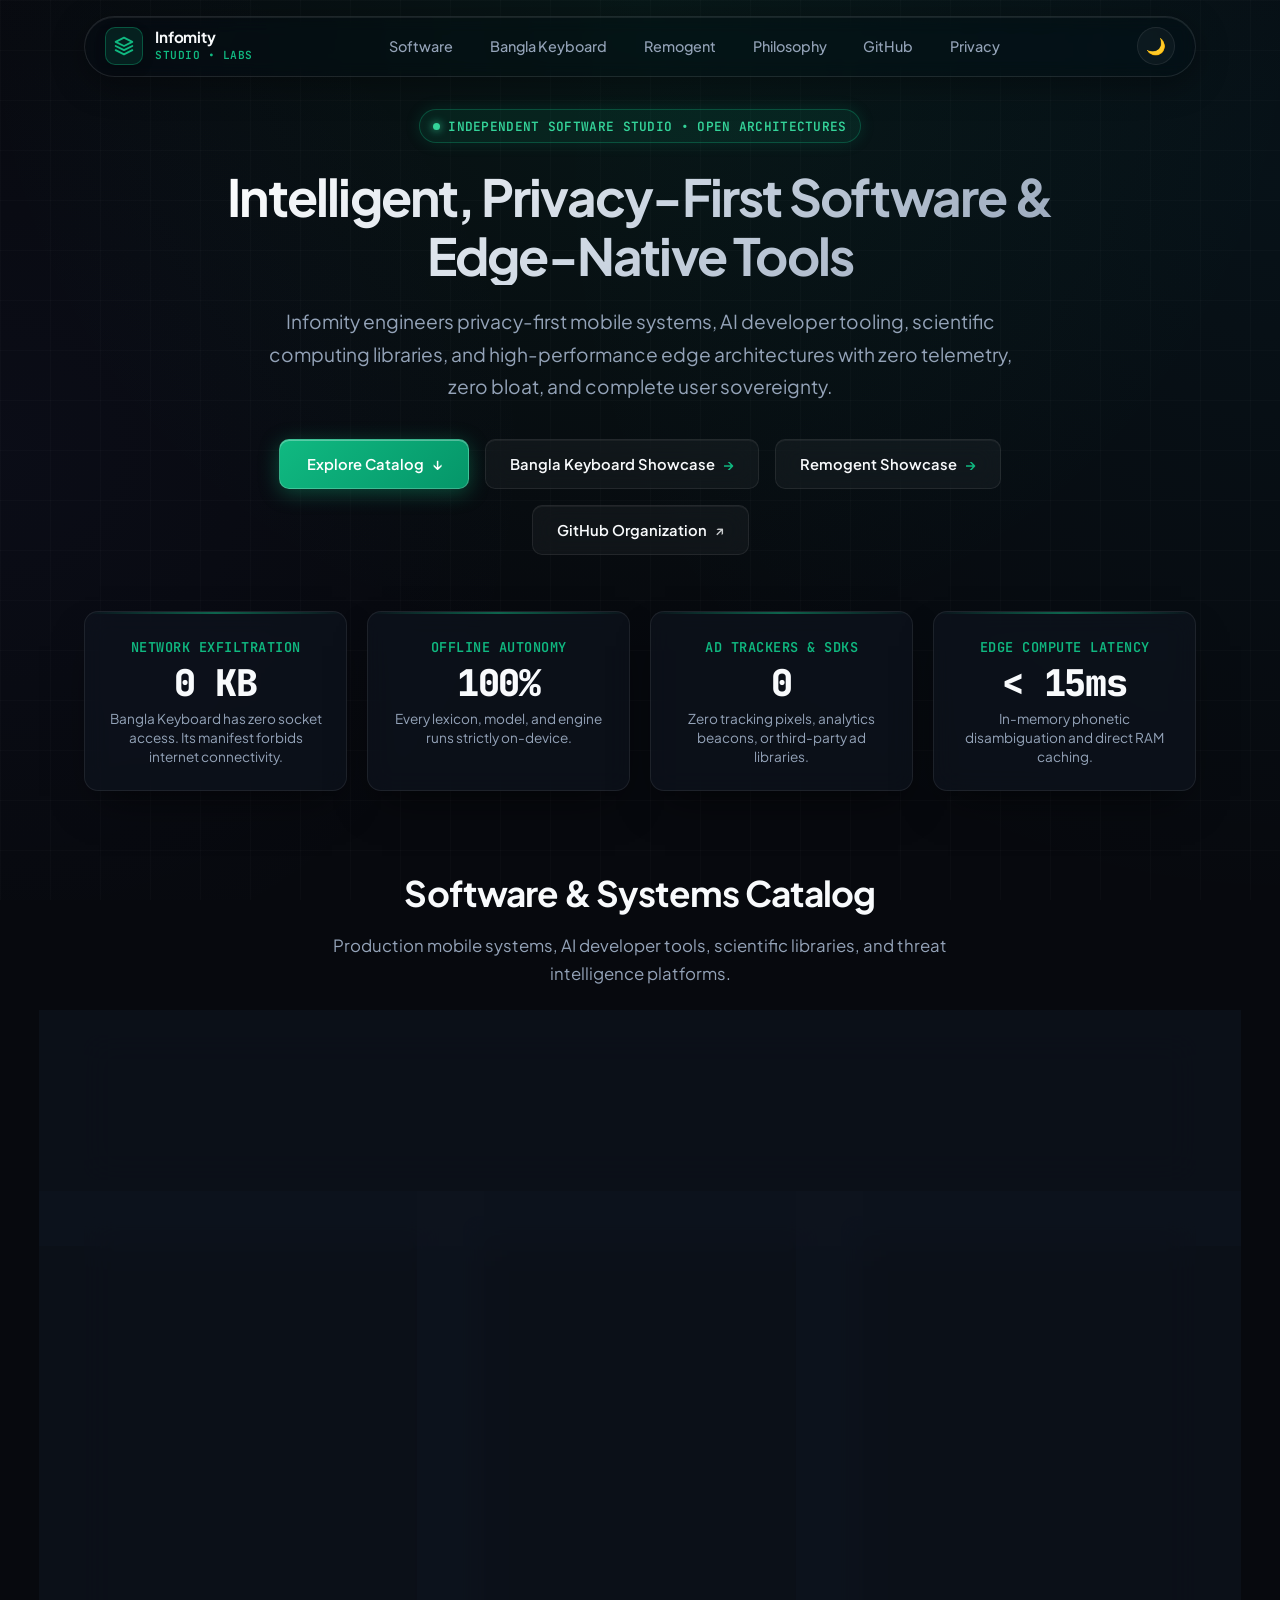
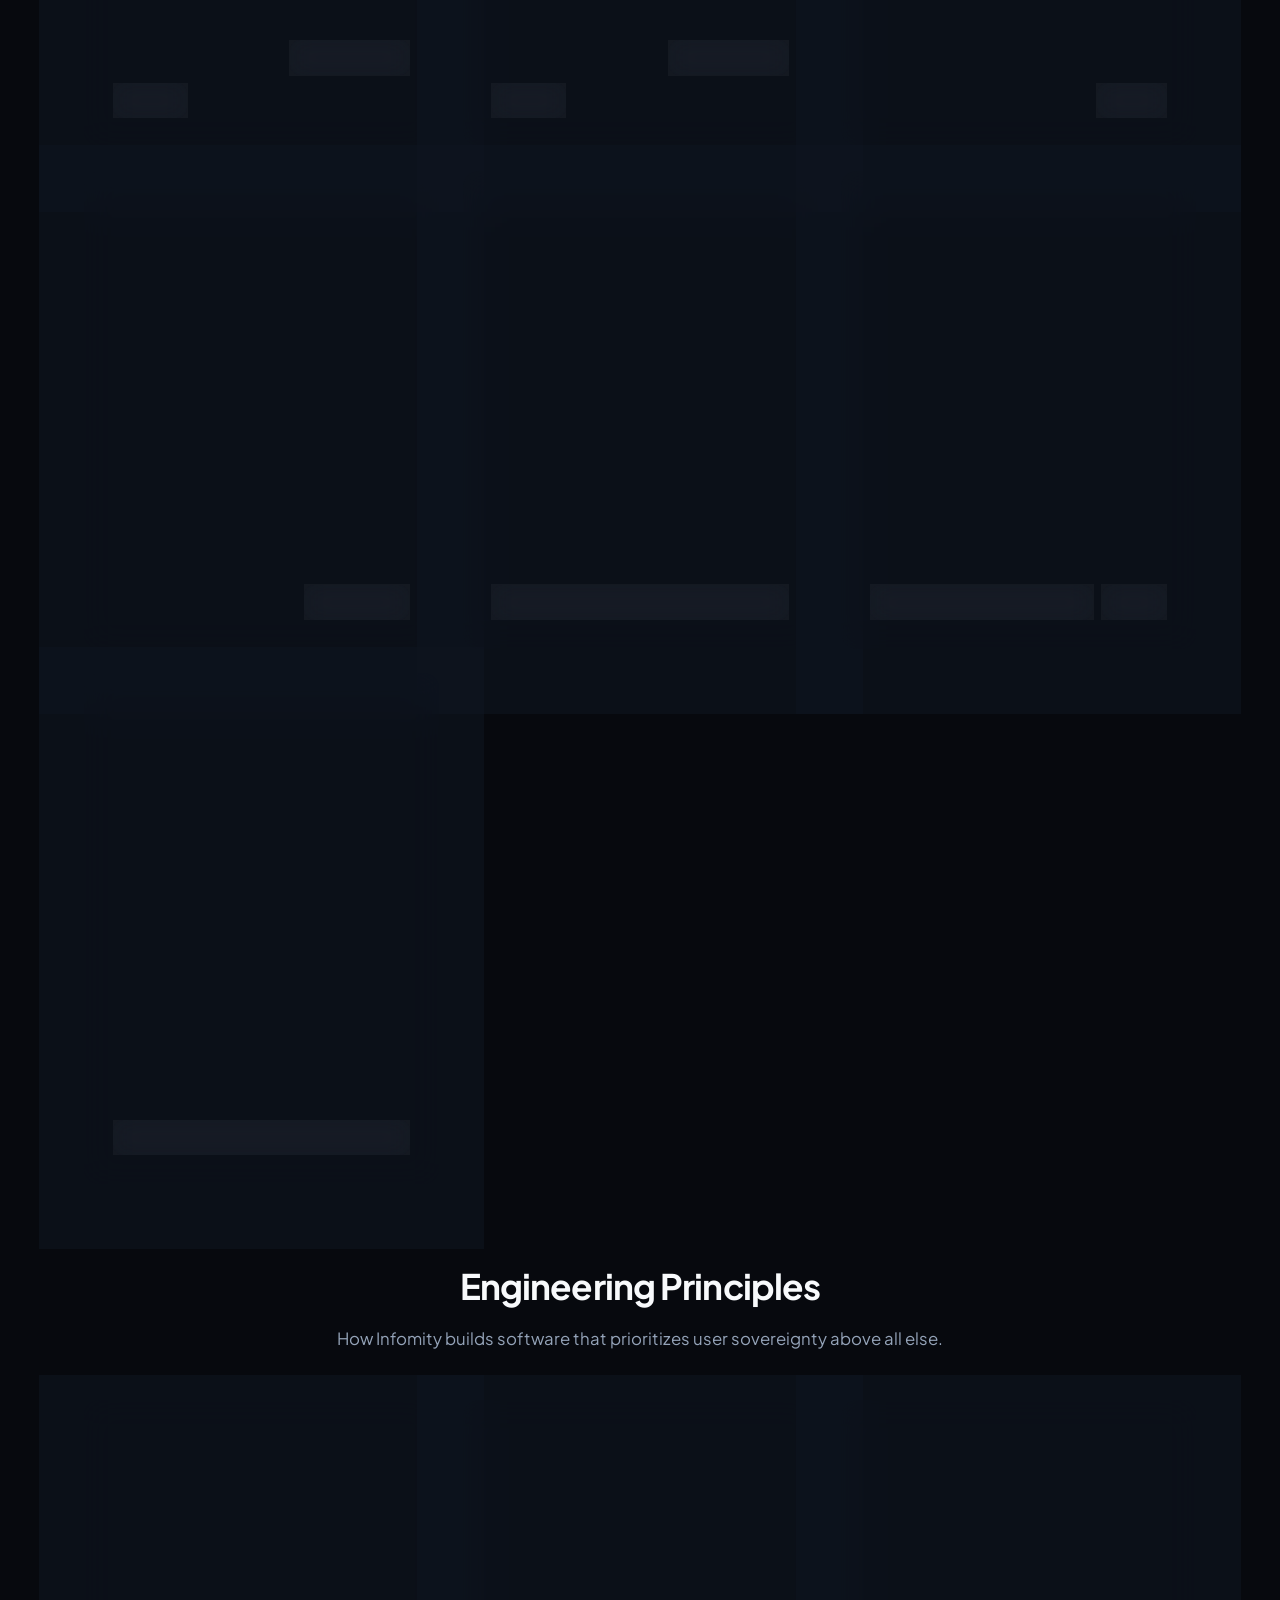
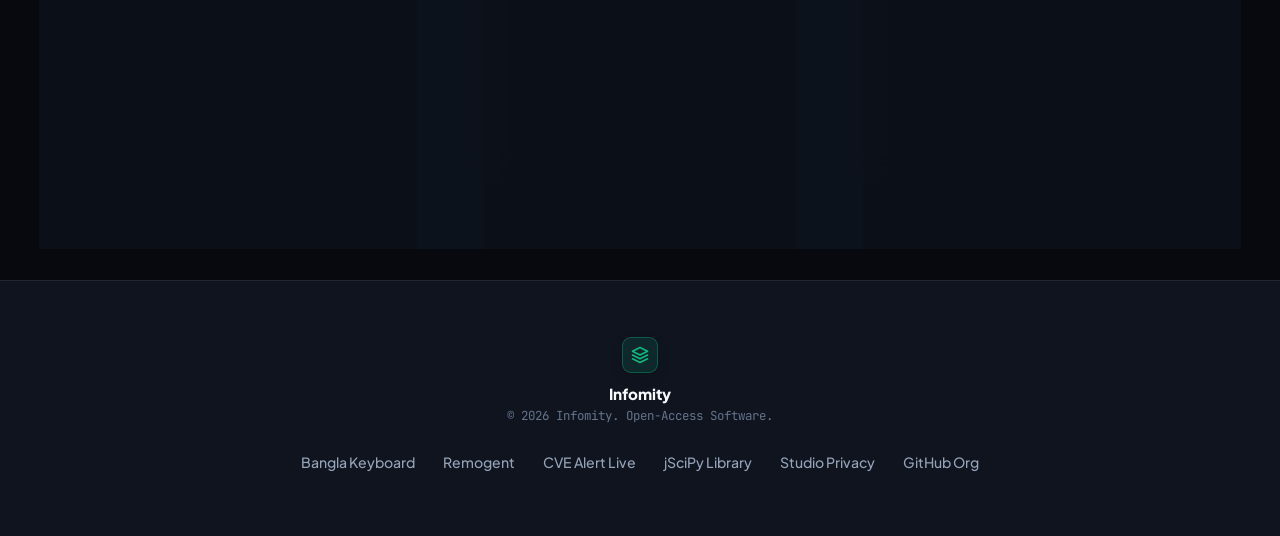
==== commit bf16780b: "Fix mobile status pill wrapping and remove Architect Profile footer links" ====
--- a/index.html
+++ b/index.html
@@ -588,7 +588,6 @@
         <a href="https://github.com/infomity/jscipy" target="_blank" rel="noopener noreferrer" class="footer-link">jSciPy Library</a>
         <a href="./privacy/" class="footer-link">Studio Privacy</a>
         <a href="https://github.com/infomity" target="_blank" rel="noopener noreferrer" class="footer-link">GitHub Org</a>
-        <a href="https://hissain.github.io/" target="_blank" rel="noopener noreferrer" class="footer-link footer-link-highlight">Architect Profile &#8599;</a>
       </div>
     </div>
   </footer>
--- a/assets/css/style.css
+++ b/assets/css/style.css
@@ -385,14 +385,28 @@
 
   .status-pill, .hero-status-pill {
     font-size: 0.65rem !important;
-    padding: 0.35rem 0.65rem !important;
+    padding: 0.4rem 0.85rem !important;
     white-space: normal !important;
-    text-align: left !important;
+    text-align: center !important;
     max-width: 100% !important;
     display: inline-flex !important;
-    flex-wrap: wrap !important;
+    align-items: center !important;
+    justify-content: center !important;
+    flex-wrap: nowrap !important;
     letter-spacing: 0.3px !important;
     line-height: 1.4 !important;
+  }
+
+  .status-pill > span:not(.status-dot),
+  .hero-status-pill > span:not(.status-dot) {
+    min-width: 0;
+  }
+
+  .badge-status {
+    white-space: normal !important;
+    text-align: center;
+    max-width: 100%;
+    flex-shrink: 1;
   }
 }
 
@@ -1225,8 +1239,10 @@
 
 .app-header-block {
   display: flex;
-  align-items: center;
-  gap: 0.85rem;
+  flex-direction: column;
+  align-items: center;
+  text-align: center;
+  gap: 0.75rem;
   min-height: 52px;
   margin-bottom: 1rem;
 }
@@ -1278,12 +1294,14 @@
   margin-bottom: 1.25rem;
   flex-grow: 1;
   min-height: 5.75em;
+  text-align: center;
 }
 
 .tech-tags {
   display: flex;
   flex-wrap: wrap;
   align-items: center;
+  justify-content: center;
   gap: 0.4rem;
   min-height: 32px;
   margin-top: auto;
@@ -1510,16 +1528,19 @@
   max-width: 1160px;
   margin: 0 auto;
   display: flex;
-  justify-content: space-between;
-  align-items: center;
-  gap: 2rem;
-  flex-wrap: wrap;
+  flex-direction: column;
+  justify-content: center;
+  align-items: center;
+  text-align: center;
+  gap: 1.5rem;
 }
 
 .footer-brand {
   display: flex;
-  align-items: center;
-  gap: 0.85rem;
+  flex-direction: column;
+  align-items: center;
+  text-align: center;
+  gap: 0.75rem;
 }
 
 .footer-brand-title {
@@ -1541,6 +1562,7 @@
 .footer-links-grid {
   display: flex;
   flex-wrap: wrap;
+  justify-content: center;
   align-items: center;
   gap: 1.75rem;
   font-size: 0.88rem;
@@ -1553,6 +1575,8 @@
   transition: all 0.2s ease;
   display: inline-flex;
   align-items: center;
+  justify-content: center;
+  text-align: center;
   gap: 0.35rem;
 }
 
@@ -1577,8 +1601,9 @@
 
   .footer-container {
     flex-direction: column;
-    align-items: flex-start;
-    gap: 1.75rem;
+    align-items: center;
+    text-align: center;
+    gap: 1.5rem;
   }
 
   .footer-brand {
@@ -1591,8 +1616,13 @@
     width: 100%;
     display: grid;
     grid-template-columns: repeat(2, 1fr);
+    justify-items: center;
     gap: 0.85rem 1.25rem;
     font-size: 0.88rem;
+  }
+
+  .footer-links-grid > :last-child:nth-child(odd) {
+    grid-column: 1 / -1;
   }
 
   .footer-link {
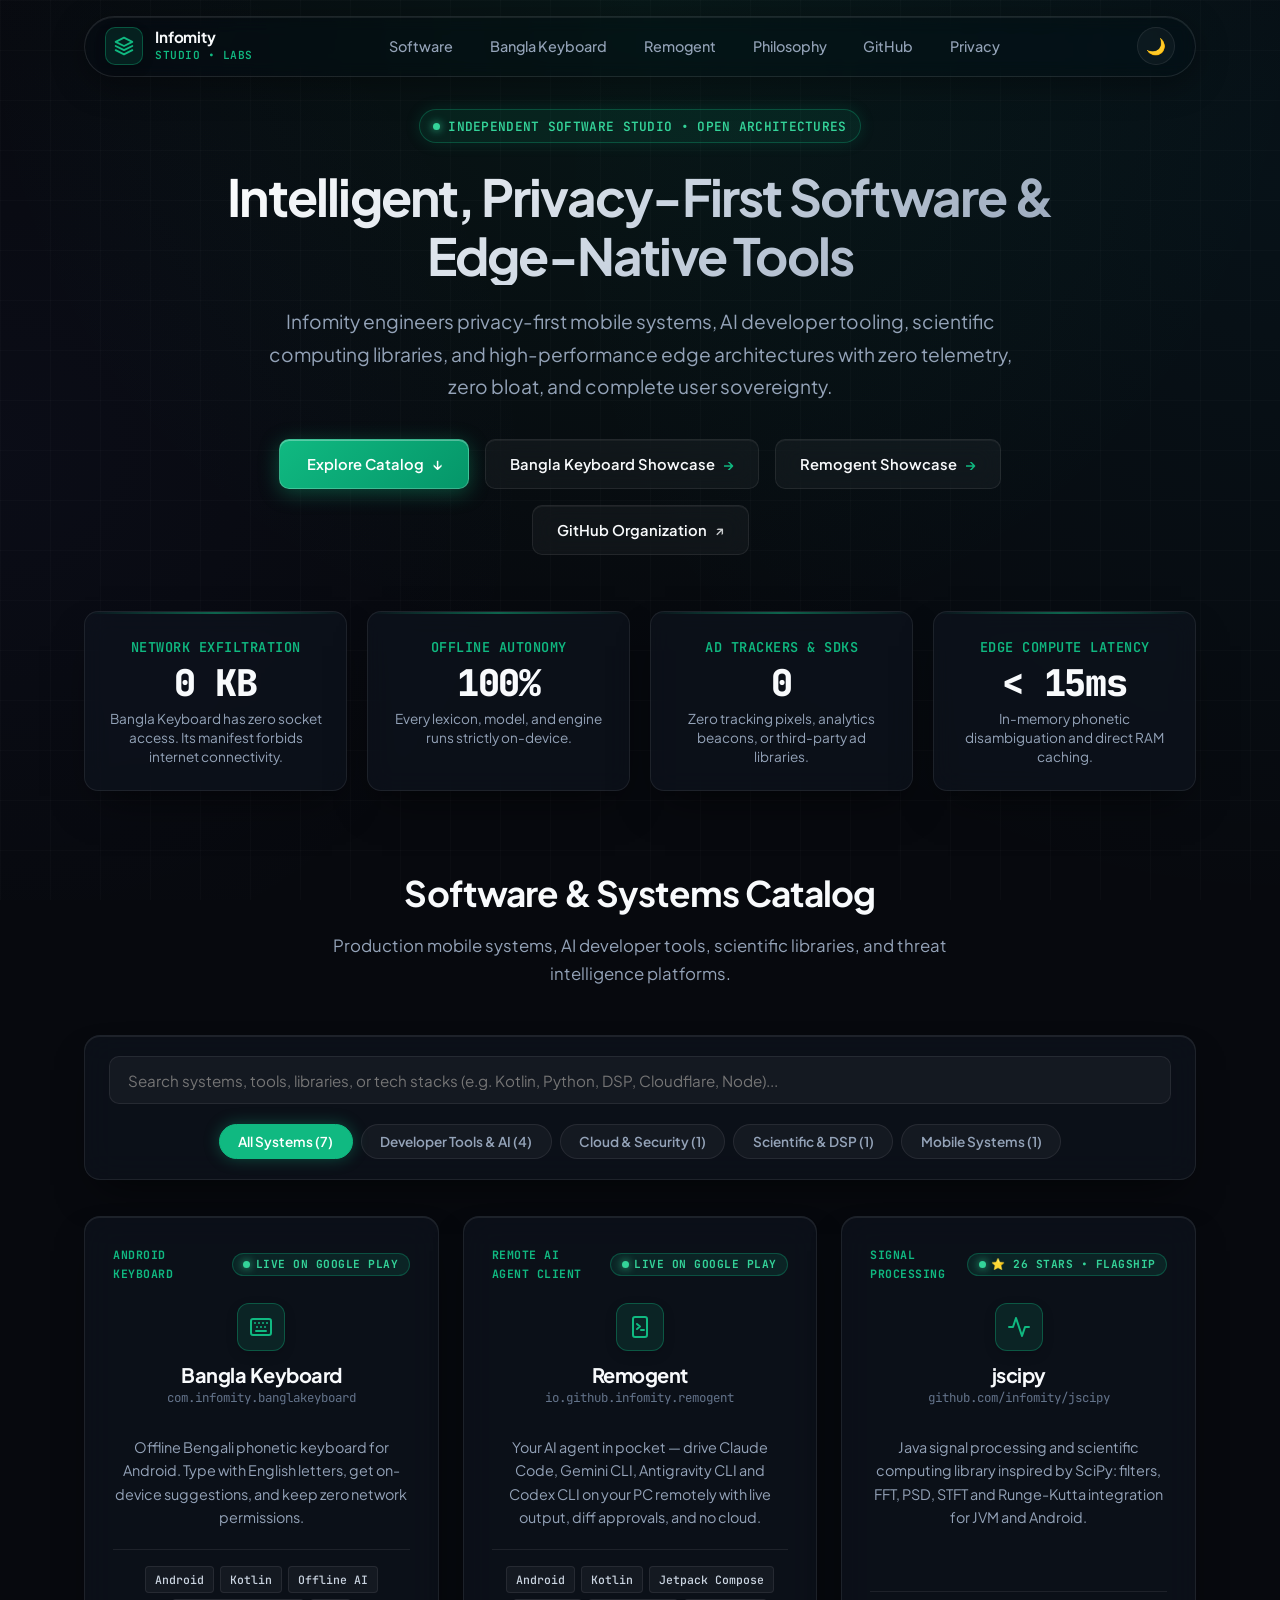
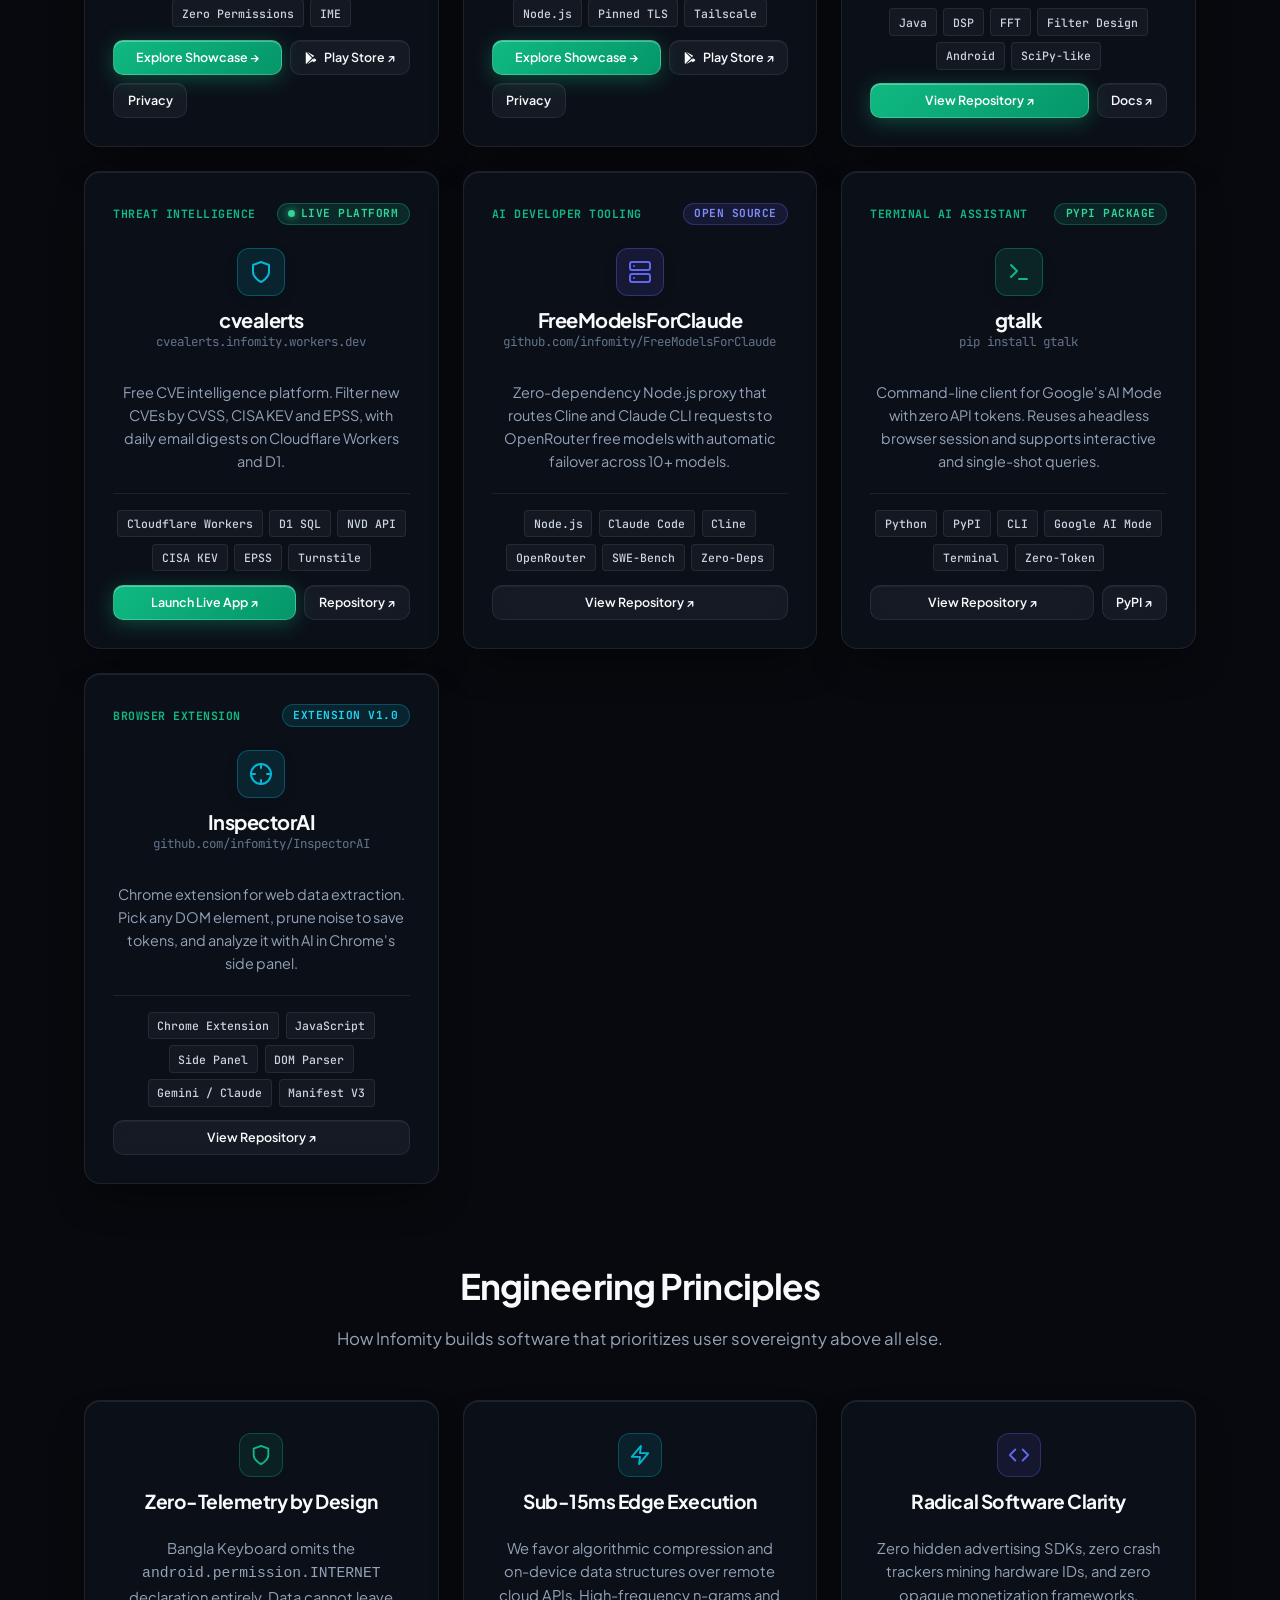
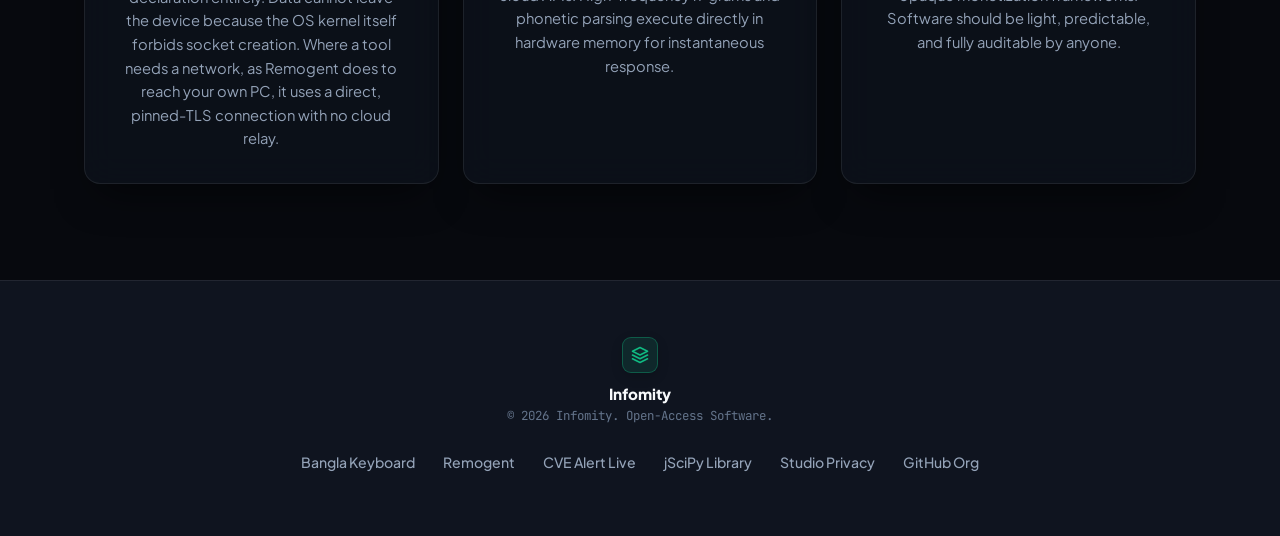
==== commit 7f390117: "remogent: align site title, tagline, and privacy note with Play Store listing" ====
--- a/index.html
+++ b/index.html
@@ -223,7 +223,7 @@
         </article>
 
         <!-- Project 1b: Remogent -->
-        <article class="app-card" data-category="devtools" data-keywords="android kotlin jetpack compose remote claude code gemini cli antigravity agy codex cli agent approvals tailscale pinned tls websocket node terminal phone git preview remogent google play">
+        <article class="app-card" data-category="devtools" data-keywords="android kotlin jetpack compose remote claude code gemini cli antigravity agy codex cli agent approvals tailscale pinned tls websocket node terminal phone git preview remogent google play pocket">
           <div class="app-top-meta">
             <span class="app-category">REMOTE AI AGENT CLIENT</span>
             <span class="badge-status badge-status-release">
@@ -247,7 +247,7 @@
           </div>
 
           <p class="app-description">
-            Drive Claude Code, Gemini CLI, Antigravity CLI and Codex CLI from your phone over pinned TLS, with major new updates now in Play Store review.
+            Your AI agent in pocket &mdash; drive Claude Code, Gemini CLI, Antigravity CLI and Codex CLI on your PC remotely with live output, diff approvals, and no cloud.
           </p>
 
           <div class="tech-tags">
--- a/assets/css/style.css
+++ b/assets/css/style.css
@@ -1650,3 +1650,179 @@
 footer a:hover {
   color: var(--accent-color);
 }
+
+/* ==========================================================================
+   Remogent Screenshot Grid (Desktop) & Swipe Carousel (Mobile) + Lightbox
+   ========================================================================== */
+.screenshot-showcase-shell {
+  position: relative;
+}
+
+.screenshot-track {
+  display: grid;
+  grid-template-columns: repeat(4, minmax(0, 1fr));
+  gap: 1.25rem;
+}
+
+.screenshot-card {
+  display: flex;
+  flex-direction: column;
+  align-items: center;
+  width: 100%;
+  cursor: pointer;
+  background: none;
+  border: 0;
+  padding: 0;
+  color: inherit;
+  font: inherit;
+}
+
+.screenshot-bezel {
+  width: 100%;
+  border-radius: 18px;
+  padding: 0;
+  overflow: hidden;
+  background: #062b1f;
+  border: 1px solid rgba(16, 185, 129, 0.26);
+  box-shadow: 0 18px 38px -14px rgba(0, 0, 0, 0.65);
+  transition: transform 0.22s ease, border-color 0.22s ease, box-shadow 0.22s ease;
+}
+
+[data-theme="light"] .screenshot-bezel {
+  border-color: rgba(5, 150, 105, 0.28);
+  box-shadow: 0 18px 35px -12px rgba(15, 23, 42, 0.22);
+}
+
+.screenshot-card:hover .screenshot-bezel,
+.screenshot-card:focus-visible .screenshot-bezel {
+  transform: translateY(-4px);
+  border-color: var(--accent-color);
+  box-shadow: 0 22px 44px -14px rgba(16, 185, 129, 0.32);
+}
+
+.screenshot-card:focus-visible {
+  outline: none;
+}
+
+.screenshot-bezel img {
+  display: block;
+  width: 100%;
+  height: auto;
+  aspect-ratio: 9 / 16;
+  object-fit: cover;
+  object-position: center;
+}
+
+.screenshot-nav-btn {
+  display: none;
+}
+
+.screenshot-lightbox {
+  position: fixed;
+  inset: 0;
+  background: rgba(4, 6, 10, 0.9);
+  backdrop-filter: blur(10px);
+  -webkit-backdrop-filter: blur(10px);
+  display: none;
+  align-items: center;
+  justify-content: center;
+  flex-direction: column;
+  padding: 1.25rem;
+  z-index: 2000;
+}
+
+.screenshot-lightbox.is-open {
+  display: flex;
+}
+
+.screenshot-lightbox-stage {
+  position: relative;
+  display: flex;
+  align-items: center;
+  justify-content: center;
+  gap: 1rem;
+  max-width: 100%;
+}
+
+.screenshot-lightbox-img {
+  max-height: 76vh;
+  max-width: min(86vw, 380px);
+  width: auto;
+  height: auto;
+  border-radius: 22px;
+  border: 1px solid rgba(255, 255, 255, 0.16);
+  box-shadow: 0 28px 60px rgba(0, 0, 0, 0.75);
+}
+
+.screenshot-lightbox-meta {
+  margin-top: 0.9rem;
+  text-align: center;
+  max-width: 420px;
+}
+
+.screenshot-lightbox-close {
+  position: fixed;
+  top: 1rem;
+  right: 1rem;
+  width: 42px;
+  height: 42px;
+  border-radius: 50%;
+  border: 1px solid rgba(255, 255, 255, 0.18);
+  background: rgba(15, 20, 31, 0.85);
+  color: #f8fafc;
+  font-size: 1.35rem;
+  line-height: 1;
+  cursor: pointer;
+  display: inline-flex;
+  align-items: center;
+  justify-content: center;
+}
+
+.screenshot-lightbox-step {
+  width: 40px;
+  height: 40px;
+  border-radius: 50%;
+  border: 1px solid rgba(255, 255, 255, 0.18);
+  background: rgba(15, 20, 31, 0.85);
+  color: #f8fafc;
+  font-size: 1.15rem;
+  cursor: pointer;
+  display: inline-flex;
+  align-items: center;
+  justify-content: center;
+  flex-shrink: 0;
+}
+
+@media (max-width: 768px) {
+  .screenshot-track {
+    display: flex;
+    flex-wrap: nowrap;
+    gap: 0.9rem;
+    overflow-x: auto;
+    scroll-snap-type: x mandatory;
+    scroll-behavior: smooth;
+    -webkit-overflow-scrolling: touch;
+    padding: 0.25rem 0.5rem 0.75rem 0.5rem;
+    scrollbar-width: none;
+  }
+
+  .screenshot-track::-webkit-scrollbar {
+    display: none;
+  }
+
+  .screenshot-card {
+    flex: 0 0 min(72vw, 248px);
+    scroll-snap-align: center;
+  }
+
+  .screenshot-lightbox-step {
+    width: 34px;
+    height: 34px;
+    font-size: 1rem;
+  }
+
+  .screenshot-lightbox-img {
+    max-width: 72vw;
+    max-height: 72vh;
+  }
+}
